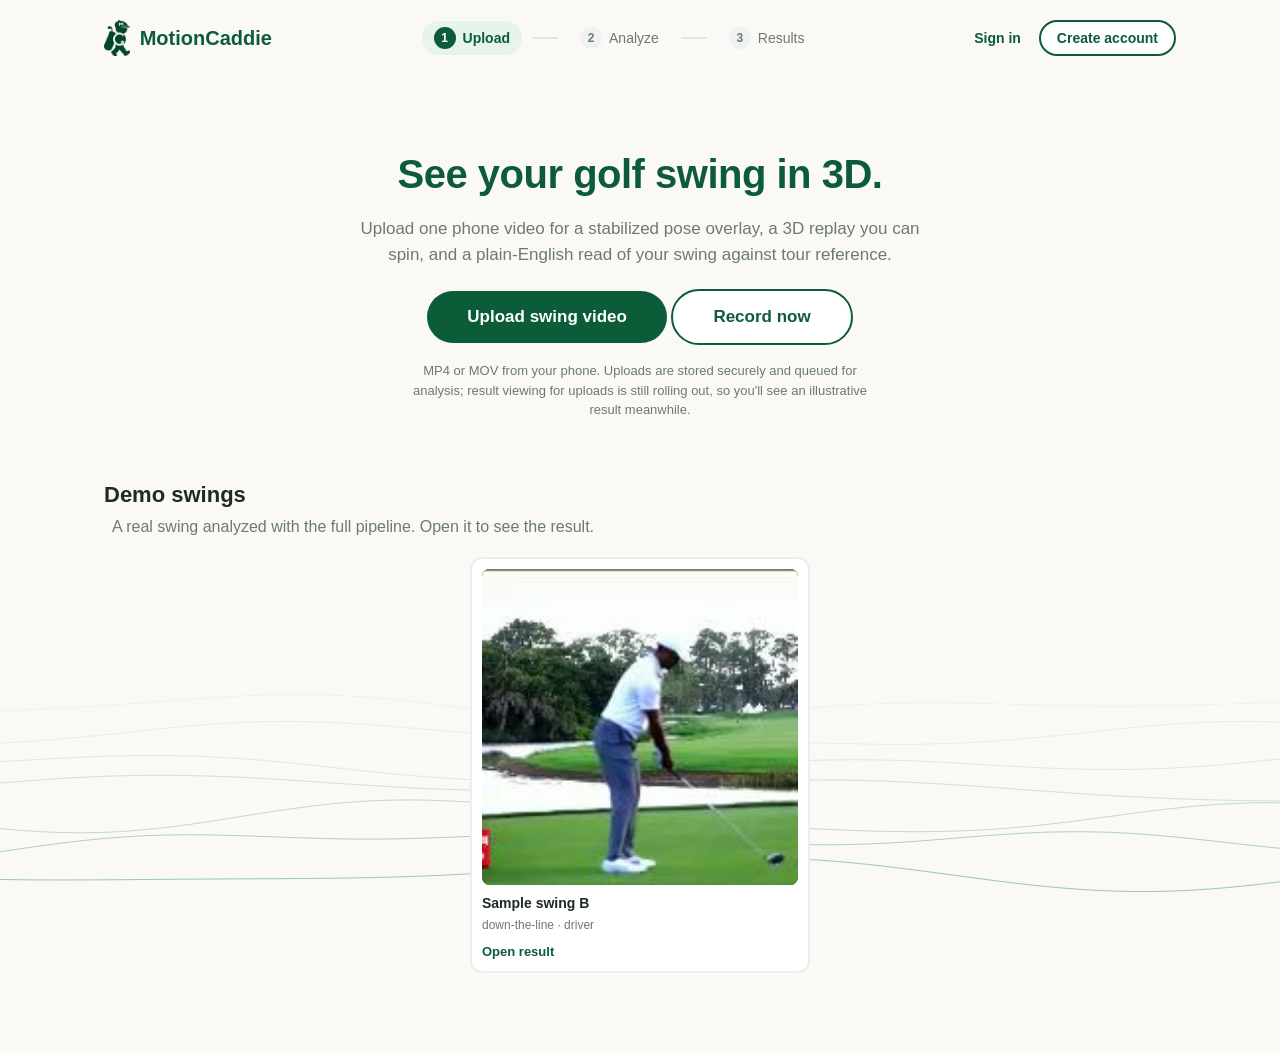
==== deploy/web/index.html @ f92aab64 "Library: align swing-row columns across rows The 'Your swings' rows laid out with flex space-between" ====
<!DOCTYPE html>
<html lang="en">
<head>
<meta charset="utf-8">
<meta name="viewport" content="width=device-width, initial-scale=1">
<meta name="theme-color" content="#0c5c3a">
<title>MotionCaddie — see your golf swing in 3D</title>
<link rel="manifest" href="manifest.json">
<link rel="stylesheet" href="styles.css?v=20260801a">
<script type="importmap">{ "imports": { "three": "./vendor/three.module.js" } }</script>
</head>
<body>

<canvas id="hills-canvas" aria-hidden="true"></canvas>

<header class="topbar">
  <a class="brand" id="btn-home" href="./" title="Back to home" aria-label="MotionCaddie — back to home">
    <img class="brand-logo" src="assets/logo.png" alt="">
    <span class="brand-name">MotionCaddie</span>
  </a>
  <nav class="progress-nav" aria-label="Progress">
    <span class="pstep" data-step="pick"><span class="pnum">1</span> Upload</span>
    <span class="psep"></span>
    <span class="pstep" data-step="analyze"><span class="pnum">2</span> Analyze</span>
    <span class="psep"></span>
    <span class="pstep" data-step="results"><span class="pnum">3</span> Results</span>
  </nav>
  <div class="account-area" id="account-area"><!-- sign in / account, injected by auth.js --></div>
</header>

<main>

<!-- ============================== 1 · LANDING ============================== -->
<section id="screen-pick" class="screen">
  <div class="hero">
    <h1>See your golf swing in 3D.</h1>
    <p class="hero-sub">Upload one phone video for a stabilized pose overlay, a 3D replay
    you can spin, and a plain-English read of your swing against tour reference.</p>
    <div class="hero-actions">
      <button id="btn-upload" class="btn-primary btn-lg" type="button">Upload swing video</button>
      <button id="btn-record" class="btn-secondary btn-lg" type="button">Record now</button>
      <input id="file-input" type="file" accept="video/*" hidden>
      <input id="camera-input" type="file" accept="video/*" capture="environment" hidden>
    </div>
    <p class="upload-hint muted small" id="upload-hint">MP4 or MOV from your phone. Uploads are
    stored securely and queued for analysis; result viewing for uploads is still rolling out, so
    you'll see an illustrative result meanwhile.</p>
    <div id="upload-status" class="upload-status" hidden></div>
  </div>

  <!-- your swings (persistent library, shown when non-empty) -->
  <section id="library" class="dashboard card" hidden aria-label="Your swings">
    <div class="dash-head">
      <h2 class="dash-title">Your swings</h2>
      <p class="muted small">Uploads from this browser. Processing happens in the cloud — you can
      leave and come back.</p>
    </div>
    <div id="library-cards" class="dash-swings"></div>
  </section>

  <!-- signed-in dashboard (shown by app.js when signed in) -->
  <section id="dashboard" class="dashboard card" hidden aria-label="My swings">
    <div class="dash-head">
      <p class="dash-eyebrow">Signed in as <strong id="dash-name"></strong></p>
      <h2 class="dash-title">My swings</h2>
    </div>
    <div id="dash-swings" class="dash-swings"></div>
  </section>

  <!-- demo swings -->
  <section class="demo-section">
    <div class="section-head">
      <h2>Demo swings</h2>
      <p class="muted">A real swing analyzed with the full pipeline. Open it to see the result.</p>
    </div>
    <div id="clip-gallery" class="clip-gallery"><!-- demo cards injected by app.js --></div>
  </section>

</section>

<!-- ============================= 2 · ANALYZE ============================ -->
<section id="screen-analyze" class="screen" hidden>
  <div class="analyze-panel card">
    <h2 id="analyze-title">Analyzing your swing</h2>
    <ol id="analyze-steps" class="analyze-steps">
      <li data-step="1"><span class="check"></span><div><strong>Reading the video</strong><span>Pulling frames from the clip</span></div></li>
      <li data-step="2"><span class="check"></span><div><strong>Finding the body</strong><span>Placing 2D markers on every joint, every frame</span></div></li>
      <li data-step="3"><span class="check"></span><div><strong>Steadying the motion</strong><span>Smoothing jitter between frames</span></div></li>
      <li data-step="4"><span class="check"></span><div><strong>Splitting the swing</strong><span>Detecting address, top, impact and follow-through</span></div></li>
      <li data-step="5"><span class="check"></span><div><strong>Adding depth</strong><span>Estimating the motion a flat video can't show</span></div></li>
      <li data-step="6"><span class="check"></span><div><strong>Building the replay</strong><span>Rendering a 3D skeleton</span></div></li>
      <li data-step="7"><span class="check"></span><div><strong>Reading the swing</strong><span>Translating the numbers into plain English</span></div></li>
    </ol>
    <p id="analyze-cloud-note" class="muted small" hidden>Running the real 3D pipeline in the
    cloud — this usually takes 2–3 minutes. Your result opens automatically when it's ready.
    <span id="analyze-elapsed"></span></p>
  </div>
</section>

<!-- ============================= 3 · RESULTS ============================ -->
<section id="screen-results" class="screen" hidden>
  <div id="results-banner" class="banner" hidden>
    <span id="results-banner-text"><strong>Analyzing your swing in the cloud</strong> — this
    usually takes 2–3 minutes. Below is an illustrative sample result in the meantime; a
    <strong>View your real analysis</strong> button will appear here when yours is ready
    (it also lands under “Your swings”).</span>
    <button type="button" id="btn-view-real" class="btn-primary small" hidden
            style="margin-left:10px">View your real analysis</button>
  </div>

  <div class="results-head">
    <div>
      <p class="results-clip-label" id="results-clip-label"></p>
      <h2 id="results-headline"></h2>
      <div class="results-actions">
        <button id="btn-listen" class="btn-ghost small" type="button" hidden
          title="Hear this feedback read by the coach">🔊 Listen</button>
        <button id="btn-share" class="btn-ghost small" type="button" title="Copy a link to this result">Share link</button>
        <a id="btn-scorecard" class="btn-ghost small" download hidden>Download scorecard</a>
      </div>
    </div>
    <div class="view-toggle" role="tablist">
      <button id="tab-plain" class="tab active" role="tab">Plain English</button>
      <button id="tab-numbers" class="tab" role="tab">The numbers</button>
      <button id="tab-chat" class="tab" role="tab">Ask the coach</button>
      <button id="tab-render" class="tab" role="tab" hidden>3D Swing View</button>
    </div>
  </div>

  <div class="results-grid">
    <div class="results-main">
      <div id="view-plain" class="card view-panel"><!-- sections injected --></div>
      <div id="view-numbers" class="card view-panel" hidden>
        <div class="numbers-legend">
          <span><i class="dot dot-in"></i> in tour range</span>
          <span><i class="dot dot-watch"></i> worth a look</span>
          <span><i class="dot dot-low"></i> low confidence</span>
          <label class="numbers-compare">Compare with
            <select id="numbers-compare"><option value="">— none —</option></select>
          </label>
        </div>
        <div id="metrics-table"><!-- metric rows injected --></div>
      </div>
      <div id="view-chat" class="card view-panel" hidden>
        <div class="chat-ctx">
          <span class="chat-active" id="chat-active"></span>
          <label class="chat-compare">Compare with
            <select id="chat-compare"><option value="">— none —</option></select>
          </label>
          <button id="chat-voice" class="voice-toggle" type="button" aria-pressed="false"
            title="Read the coach's replies aloud">🔊 Voice replies: off</button>
          <select id="chat-voice-pick" class="voice-pick" title="Choose the reply voice"
            aria-label="Reply voice" hidden></select>
          <span class="chat-mode" id="chat-mode">offline preview · in-page coach</span>
        </div>
        <div id="chat-stream" class="chat-stream"><!-- turns injected --></div>
        <div class="chat-suggest">
          <button type="button" class="chip-btn">What were the biggest takeaways?</button>
          <button type="button" class="chip-btn">How was my tempo?</button>
          <button type="button" class="chip-btn">Did anything stand out?</button>
        </div>
        <div class="chat-input">
          <input id="chat-q" type="text" placeholder="Ask about this swing…" autocomplete="off">
          <button id="chat-mic" class="btn-mic" type="button" aria-label="Ask by voice" title="Ask by voice">
            <svg viewBox="0 0 24 24" width="18" height="18" fill="none" stroke="currentColor"
              stroke-width="2" stroke-linecap="round" stroke-linejoin="round" aria-hidden="true">
              <rect x="9" y="2" width="6" height="12" rx="3"/>
              <path d="M5 10a7 7 0 0 0 14 0"/><line x1="12" y1="19" x2="12" y2="23"/>
              <line x1="8" y1="23" x2="16" y2="23"/>
            </svg>
          </button>
          <button id="chat-send" class="btn-primary">Send</button>
        </div>
        <p class="muted small chat-foot">Describes what was measured against the tour reference —
        it never prescribes fixes. Offline answers come from the in-page coach; set
        <code>window.API_BASE</code> to route to the live grounded agent.</p>
      </div>
      <div id="view-render" class="card view-panel" hidden>
        <div id="render-phases" class="render-phases"><!-- phase images injected --></div>
        <p class="render-caption muted small">Rendered visualization of the reconstructed 3D swing.
        The body is a neutral template shape used to make the estimated pose easier to read — it
        reflects captured motion and joint angles, not the golfer's actual body proportions. Depth
        is estimated from a single camera. Precomputed for this demo swing.</p>
      </div>
    </div>

    <aside class="results-media">
      <div class="card media-card">
        <h3>Pose overlay</h3>
        <video id="overlay-video" controls muted loop playsinline></video>
        <div id="event-markers" class="event-markers" hidden aria-label="Detected swing events"></div>
      </div>
      <div class="card media-card">
        <h3>3D replay <span class="muted small">— drag to spin</span></h3>
        <canvas id="replay-canvas" width="480" height="420"></canvas>
        <label class="sync-toggle small"><input type="checkbox" id="replay-sync"> Lock to video</label>
        <div class="replay-controls">
          <button id="replay-play" class="btn-ghost" type="button" title="Play / pause" aria-label="Play or pause">
            <svg viewBox="0 0 24 24" fill="currentColor" aria-hidden="true"><path d="M8 5v14l11-7z"/></svg>
          </button>
          <input id="replay-scrub" type="range" min="0" max="0" value="0" step="1">
          <span id="replay-frame" class="muted small">0 / 0</span>
        </div>
      </div>
    </aside>
  </div>

  <div id="recent-rail" class="recent-rail" hidden aria-label="Other swings">
    <span class="rail-label muted small">Other swings:</span>
    <div id="rail-cards" class="rail-cards"></div>
  </div>

  <div class="results-footer">
    <button id="btn-restart" class="btn-secondary" type="button">
      <svg viewBox="0 0 24 24" fill="none" stroke="currentColor" stroke-width="2" stroke-linecap="round" stroke-linejoin="round" aria-hidden="true" class="btn-ico"><path d="M15 18l-6-6 6-6"/></svg>
      Try another swing
    </button>
    <p class="muted small">MotionCaddie describes what was measured against the tour reference —
    it never prescribes fixes. Demo build: pre-rendered results.</p>
  </div>
</section>

</main>

<!-- ============================ account modals ============================ -->
<div class="modal-backdrop" id="modal-signin" hidden role="dialog" aria-modal="true" aria-labelledby="signin-title">
  <div class="modal card">
    <div class="modal-head">
      <h2 id="signin-title">Sign in</h2>
      <button class="modal-x" type="button" data-close-modal aria-label="Close">×</button>
    </div>
    <p class="consent-microcopy modal-micro"></p>
    <form id="form-signin" novalidate>
      <label class="field"><span>Email-like username</span>
        <input id="si-username" type="text" autocomplete="username" placeholder="you@example.com" required></label>
      <label class="field"><span>Password <em>(demo only — not stored)</em></span>
        <input id="si-password" type="password" autocomplete="current-password" placeholder="••••••••"></label>
      <button type="submit" class="btn-primary btn-block">Sign in</button>
      <p class="switch-line small muted">No account yet?
        <button type="button" class="btn-text" id="switch-to-create">Create one</button></p>
    </form>
  </div>
</div>

<div class="modal-backdrop" id="modal-create" hidden role="dialog" aria-modal="true" aria-labelledby="create-title">
  <div class="modal card">
    <div class="modal-head">
      <h2 id="create-title">Create account</h2>
      <button class="modal-x" type="button" data-close-modal aria-label="Close">×</button>
    </div>
    <p class="consent-microcopy modal-micro"></p>
    <form id="form-create" novalidate>
      <label class="field"><span>Display name</span>
        <input id="ca-name" type="text" autocomplete="name" placeholder="Alex Morgan"></label>
      <label class="field"><span>Email-like username</span>
        <input id="ca-username" type="text" autocomplete="username" placeholder="alex@example.com" required></label>
      <label class="field"><span>Password <em>(demo only — not stored)</em></span>
        <input id="ca-password" type="password" autocomplete="new-password" placeholder="••••••••"></label>

      <div class="consent">
        <label class="consent-row">
          <input type="checkbox" id="ca-consent-analysis">
          <span><span id="consent-analysis-label"></span>
            <em class="consent-note" id="consent-analysis-note"></em></span>
        </label>
        <label class="consent-row">
          <input type="checkbox" id="ca-consent-model">
          <span><span id="consent-model-label"></span>
            <em class="consent-note" id="consent-model-note"></em></span>
        </label>
        <p class="consent-summary small muted">
          <span id="consent-summary"></span>
          <a class="privacy-link" href="privacy.html" target="_blank" rel="noopener"></a>.
        </p>
      </div>

      <button type="submit" class="btn-primary btn-block" id="ca-submit" disabled>Create account</button>
      <p class="switch-line small muted">Already have an account?
        <button type="button" class="btn-text" id="switch-to-signin">Sign in</button></p>
    </form>
  </div>
</div>

<script src="hills.js?v=20260718b"></script>
<script type="module" src="replay3d.js?v=20260801a"></script>
<script src="config.js?v=20260717b"></script>
<script src="auth.js?v=20260728a"></script>
<script src="vendor/marked.min.js"></script>
<script src="chat.js?v=20260726b"></script>
<script src="ballflight.js?v=20260718d"></script>
<script src="app.js?v=20260801a"></script>
</body>
</html>
---- deploy/web/styles.css ----
/* MotionCaddie demo — design tokens from the team design spec */
:root {
  --bg: #faf9f5;
  --ink: #1d2b24;
  --muted: #6b7a72;
  --green: #0C5C3A;          /* primary forest green */
  --green-soft: #e6f4ec;
  --accent: #7FE3AC;         /* accent green */
  --amber: #E8B23E;          /* "watch" */
  --amber-soft: #fdf3dd;
  --purple: #6d4ad0;         /* coach chat accent (Anthropic editorial) */
  --purple-soft: #f2ecfc;
  --gray: #9AA3AE;           /* "low confidence" */
  --gray-soft: #f0f1f3;
  --card: #ffffff;
  --radius: 16px;
  --shadow: 0 2px 6px rgba(29, 43, 36, .06), 0 12px 28px rgba(29, 43, 36, .07);
}

* { box-sizing: border-box; }

body {
  margin: 0;
  background: var(--bg);
  color: var(--ink);
  font-family: -apple-system, BlinkMacSystemFont, "Segoe UI", Roboto, sans-serif;
  line-height: 1.5;
  -webkit-font-smoothing: antialiased;
}

main { max-width: 1120px; margin: 0 auto; padding: 24px 24px 80px; }

.card { background: var(--card); border-radius: var(--radius); box-shadow: var(--shadow); }
.muted { color: var(--muted); }
.small { font-size: 13px; }

/* ------------------------------- top bar ------------------------------- */
.topbar {
  display: flex; align-items: center; justify-content: space-between;
  max-width: 1120px; margin: 0 auto; padding: 20px 24px;
}
.brand { display: flex; align-items: center; gap: 10px; font-weight: 700; font-size: 20px; color: var(--green); }
/* the brand doubles as a "back to home" link */
a.brand { text-decoration: none; }
a.brand:hover .brand-name { text-decoration: underline; }
.brand-logo { height: 36px; width: auto; display: block; }

.progress-nav { display: flex; align-items: center; gap: 10px; font-size: 14px; color: var(--muted); }
.pstep { display: flex; align-items: center; gap: 7px; padding: 6px 12px; border-radius: 999px; transition: all .25s; }
.pnum {
  display: inline-flex; align-items: center; justify-content: center;
  width: 22px; height: 22px; border-radius: 50%;
  background: var(--gray-soft); color: var(--muted); font-size: 12px; font-weight: 700;
}
.pstep.active { background: var(--green-soft); color: var(--green); font-weight: 600; }
.pstep.active .pnum { background: var(--green); color: #fff; }
.pstep.done .pnum { background: var(--accent); color: var(--green); }
.psep { width: 26px; height: 2px; background: #e3e5e0; border-radius: 2px; }

/* ------------------------------- 1 · pick ------------------------------ */
.hero { text-align: center; padding: 36px 0 28px; }
.hero h1 { font-size: 40px; margin: 0 0 12px; letter-spacing: -0.5px; color: var(--green); }
.hero-sub { max-width: 560px; margin: 0 auto; color: var(--muted); font-size: 17px; }

.sample-panel { padding: 28px; max-width: 760px; margin: 0 auto; text-align: center; }
.sample-head h2 { margin: 0 0 4px; font-size: 22px; }
.sample-head p { margin: 0 0 20px; }

.clip-gallery { display: grid; grid-template-columns: repeat(auto-fit, minmax(240px, 340px));
  justify-content: center; gap: 14px; margin-bottom: 22px; }
.clip-card {
  border: 2px solid #edeeea; border-radius: 12px; padding: 10px; cursor: pointer;
  background: #fff; text-align: left; transition: border-color .15s, transform .15s;
  font: inherit; color: inherit;
}
.clip-card:hover { transform: translateY(-2px); }
.clip-card.selected { border-color: var(--green); background: var(--green-soft); }
.clip-card video { width: 100%; border-radius: 8px; display: block; background: #000; pointer-events: none; }
.clip-card .clip-title { font-weight: 600; margin: 8px 0 2px; font-size: 14px; }
.clip-card .clip-meta { font-size: 12px; color: var(--muted); }

.btn-primary {
  background: var(--green); color: #fff; border: none; border-radius: 999px;
  padding: 14px 34px; font-size: 16px; font-weight: 600; cursor: pointer;
  transition: filter .15s, transform .15s;
}
.btn-primary:hover { filter: brightness(1.12); transform: translateY(-1px); }
.btn-secondary {
  background: #fff; color: var(--green); border: 2px solid var(--green); border-radius: 999px;
  padding: 10px 24px; font-size: 15px; font-weight: 600; cursor: pointer;
}
.btn-ghost { background: var(--gray-soft); border: none; border-radius: 8px; padding: 6px 10px; cursor: pointer; font-size: 15px; }

/* ----------------------------- 2 · analyze ----------------------------- */
.analyze-panel { max-width: 560px; margin: 48px auto; padding: 32px 36px; }
.analyze-panel h2 { margin: 0 0 20px; color: var(--green); }
.analyze-steps { list-style: none; margin: 0; padding: 0; display: flex; flex-direction: column; gap: 14px; }
.analyze-steps li { display: flex; align-items: flex-start; gap: 12px; opacity: .35; transition: opacity .3s; }
.analyze-steps li.doing, .analyze-steps li.done { opacity: 1; }
.analyze-steps strong { display: block; font-size: 15px; }
.analyze-steps span:not(.check) { font-size: 13px; color: var(--muted); }
.check {
  flex: 0 0 auto; width: 22px; height: 22px; margin-top: 2px; border-radius: 50%;
  border: 2px solid #dfe1dc; position: relative; transition: all .25s;
}
li.doing .check { border-color: var(--amber); }
li.done .check { border-color: var(--green); background: var(--green); }
li.done .check::after {
  content: "✓"; position: absolute; inset: 0; display: flex;
  align-items: center; justify-content: center; color: #fff; font-size: 13px; font-weight: 700;
}

/* ----------------------------- 3 · results ----------------------------- */
.results-head {
  display: flex; align-items: flex-end; justify-content: space-between;
  gap: 20px; flex-wrap: wrap; margin: 8px 0 20px;
}
.results-clip-label { margin: 0; font-size: 13px; color: var(--muted); text-transform: uppercase; letter-spacing: .06em; }
.results-head h2 { margin: 4px 0 0; font-size: 28px; color: var(--green); max-width: 640px; letter-spacing: -0.3px; }

.view-toggle { display: flex; background: #edeeea; border-radius: 999px; padding: 4px; }
.tab {
  border: none; background: transparent; padding: 8px 20px; border-radius: 999px;
  font-size: 14px; font-weight: 600; color: var(--muted); cursor: pointer;
}
.tab.active { background: #fff; color: var(--green); box-shadow: 0 1px 4px rgba(0,0,0,.10); }

.results-grid { display: grid; grid-template-columns: 1fr 400px; gap: 20px; align-items: start; }
.results-main { min-width: 0; }
.view-panel { padding: 24px; }

/* plain-english sections */
.eval-section { padding: 16px 0; border-bottom: 1px solid #f0f1ed; }
.eval-section:first-child { padding-top: 0; }
.eval-section:last-child { border-bottom: none; padding-bottom: 0; }
.eval-tagrow { display: flex; align-items: center; gap: 10px; margin-bottom: 6px; }
.eval-tag {
  font-size: 11px; font-weight: 700; text-transform: uppercase; letter-spacing: .07em;
  padding: 3px 10px; border-radius: 999px;
}
.eval-tag.good { background: var(--green-soft); color: var(--green); }
.eval-tag.watch { background: var(--amber-soft); color: #9a7016; }
.eval-tag.low { background: var(--gray-soft); color: #5d6772; }
.eval-section h3 { margin: 0; font-size: 17px; }
.eval-section p { margin: 6px 0 10px; color: #3c4a43; }
.chips { display: flex; flex-wrap: wrap; gap: 6px; }
.chip {
  font-size: 12px; padding: 3px 10px; border-radius: 999px;
  background: var(--bg); border: 1px solid #e7e8e3; color: var(--muted);
}
.chip b { color: var(--ink); font-weight: 600; }

/* numbers view */
.numbers-legend { display: flex; gap: 18px; font-size: 13px; color: var(--muted); margin-bottom: 14px; }
.dot { display: inline-block; width: 9px; height: 9px; border-radius: 50%; margin-right: 5px; }
.dot-in { background: var(--green); }
.dot-watch { background: var(--amber); }
.dot-low { background: var(--gray); }

.metric-row { display: grid; grid-template-columns: 190px 1fr 130px; gap: 14px; align-items: center; padding: 12px 0; border-bottom: 1px solid #f0f1ed; }
.metric-row:last-child { border-bottom: none; }
.metric-name { display: flex; align-items: baseline; gap: 8px; min-width: 0; }
.metric-name strong { font-size: 14px; }
.metric-blurb { grid-column: 1 / -1; margin: -8px 0 0; font-size: 12.5px; color: var(--muted); }
.metric-vals { text-align: right; font-size: 13px; white-space: nowrap; }
.metric-vals .you-val { font-weight: 700; font-size: 15px; }
.metric-vals .tour-val { color: var(--muted); }

.axis { position: relative; height: 26px; }
.axis-track { position: absolute; top: 11px; left: 0; right: 0; height: 4px; border-radius: 2px; background: #edeeea; }
.axis-band { position: absolute; top: 8px; height: 10px; border-radius: 5px; background: var(--accent); opacity: .5; }
.axis-you {
  position: absolute; top: 4px; width: 12px; height: 12px; margin-left: -6px; border-radius: 50%;
  border: 2.5px solid #fff; box-shadow: 0 1px 4px rgba(0,0,0,.25); background: var(--green);
}
.axis-you.watch { background: var(--amber); }
.axis-you.low { background: var(--gray); }
.axis-tour { position: absolute; top: 7px; width: 2px; height: 12px; margin-left: -1px; background: rgba(12,92,58,.45); border-radius: 1px; }

/* media column */
.results-media { display: flex; flex-direction: column; gap: 16px; }
.media-card { padding: 16px; }
.media-card h3 { margin: 0 0 10px; font-size: 15px; }
.media-card video, #replay-canvas { width: 100%; border-radius: 10px; display: block; background: #10231a; }
/* Phone uploads are 9:16 once the camera rotation is baked in (see
   Scripts/video_orientation.py). Unconstrained, width:100% renders those ~1000px
   tall and pushes the 3D replay off the fold. Cap the height and letterbox
   instead; the baked demo clips are square/landscape so they never hit this. */
.media-card video { max-height: 70vh; object-fit: contain; }
.replay-controls { display: flex; align-items: center; gap: 10px; margin-top: 10px; }
.replay-controls input[type=range] { flex: 1; accent-color: var(--green); }

.results-footer { display: flex; align-items: center; justify-content: space-between; gap: 16px; flex-wrap: wrap; margin-top: 26px; }
.results-footer p { max-width: 560px; text-align: right; }

/* ============================ coach chat ============================= */
.chat-ctx { display: flex; align-items: center; gap: 12px; flex-wrap: wrap;
  padding-bottom: 14px; margin-bottom: 14px; border-bottom: 1px solid #ececec; font-size: 13px; }
.chat-active { font-weight: 600; color: var(--ink); }
.chat-compare { color: var(--muted); display: flex; align-items: center; gap: 6px; }
.chat-compare select { font: inherit; padding: 3px 6px; border: 1px solid #dcdcd6; border-radius: 8px; background: #fff; }
.chat-mode { margin-left: auto; color: var(--purple); background: var(--purple-soft);
  padding: 3px 10px; border-radius: 20px; font-size: 11px; font-weight: 600; }
.chat-stream { min-height: 240px; max-height: 460px; overflow-y: auto; display: flex;
  flex-direction: column; gap: 12px; padding: 4px 2px; }
.chat-turn { display: flex; flex-direction: column; gap: 3px; }
.chat-turn .who { font-size: 11px; font-weight: 700; letter-spacing: .03em;
  text-transform: uppercase; color: var(--muted); }
.msg { padding: 11px 14px; border-radius: 14px; line-height: 1.5; white-space: pre-wrap;
  max-width: 85%; font-size: 14.5px; }
.msg.user { align-self: flex-end; background: var(--green); color: #fff; border-bottom-right-radius: 5px; }
.msg.bot { align-self: flex-start; background: var(--green-soft); color: var(--ink); border-bottom-left-radius: 5px; }
.msg.bot.refuse { background: #f4f2ee; color: #5c5850; }
.msg .grade { display: inline-block; margin-top: 7px; font-size: 11px; color: var(--green); font-weight: 600; }
.msg .grade.warn { color: #b3781a; }
.trace { align-self: flex-start; max-width: 90%; font-size: 12px; color: var(--muted); }
.trace summary { cursor: pointer; color: var(--purple); }
.trace-body { margin-top: 6px; display: flex; flex-direction: column; gap: 4px; }
.trace .tc { font-family: ui-monospace, Menlo, Consolas, monospace; font-size: 11.5px;
  background: var(--purple-soft); border-radius: 8px; padding: 5px 8px; overflow-x: auto; }
.trace .call { color: var(--purple); font-weight: 700; }
.trace .arg { color: #7a6a3a; }
.trace .res { color: #5b6b61; }
.typing { align-self: flex-start; color: var(--muted); font-size: 13px; padding: 4px 2px; }
.typing .dot { display: inline-block; width: 5px; height: 5px; margin-left: 2px; border-radius: 50%;
  background: var(--muted); animation: blink 1.2s infinite both; }
.typing .dot:nth-child(2) { animation-delay: .2s; }
.typing .dot:nth-child(3) { animation-delay: .4s; }
@keyframes blink { 0%, 80%, 100% { opacity: .2; } 40% { opacity: 1; } }
.chat-suggest { display: flex; flex-wrap: wrap; gap: 8px; margin: 14px 0 10px; }
.chip-btn { font: inherit; font-size: 13px; color: var(--green); background: #fff;
  border: 1px solid #d7e4db; border-radius: 20px; padding: 6px 12px; cursor: pointer; }
.chip-btn:hover { background: var(--green-soft); }
.voice-toggle { font: inherit; font-size: 11px; font-weight: 600; cursor: pointer;
  color: var(--muted); background: #f0f1f3; border: 1px solid transparent;
  padding: 3px 10px; border-radius: 20px; }
.voice-toggle:hover { border-color: #dcdcd6; }
.voice-pick { font: inherit; font-size: 11px; color: var(--muted); max-width: 150px;
  padding: 3px 6px; border: 1px solid #dcdcd6; border-radius: 8px; background: #fff; }
.voice-toggle[aria-pressed="true"] { color: var(--green); background: var(--green-soft); }
.chat-input { display: flex; gap: 10px; }
.chat-input input { flex: 1; font: inherit; padding: 11px 14px; border: 1px solid #dcdcd6;
  border-radius: 12px; background: #fff; }
.btn-mic { flex: 0 0 auto; width: 44px; display: flex; align-items: center; justify-content: center;
  color: var(--muted); background: #fff; border: 1px solid #dcdcd6; border-radius: 12px; cursor: pointer; }
.btn-mic:hover { color: var(--green); border-color: var(--green); }
.btn-mic.rec { color: #c0392b; border-color: #c0392b; background: #fdecea;
  animation: micpulse 1.2s ease-in-out infinite; }
@keyframes micpulse {
  0%, 100% { box-shadow: 0 0 0 0 rgba(192, 57, 43, .28); }
  50% { box-shadow: 0 0 0 7px rgba(192, 57, 43, .10); }
}
.chat-input input:focus { outline: none; border-color: var(--green); }
.chat-foot { margin-top: 12px; }
.chat-foot code { background: #f0f1f3; padding: 1px 5px; border-radius: 5px; font-size: 12px; }

.msg .grade::before { content: ""; display: inline-block; width: 7px; height: 7px;
  border-radius: 50%; background: currentColor; margin-right: 6px; vertical-align: middle; }

/* ========================= 3D Swing View (Blender render) ===================== */
.render-phases { display: grid; grid-template-columns: repeat(3, 1fr); gap: 12px; }
.render-video { grid-column: 1 / -1; width: 100%; border-radius: 10px; display: block; background: #2b2f36; }
.render-phase { margin: 0; }
.render-phase img { width: 100%; border-radius: 10px; display: block; background: #2b2f36; }
.render-phase figcaption { margin-top: 6px; font-size: 12px; font-weight: 600; color: var(--muted);
  text-align: center; text-transform: uppercase; letter-spacing: .04em; }
.render-caption { margin: 16px 0 0; line-height: 1.5; }
@media (max-width: 620px) { .render-phases { grid-template-columns: 1fr; } }

/* ============================ topbar account ========================== */
.topbar { flex-wrap: wrap; gap: 12px; }
.account-area { display: flex; align-items: center; gap: 10px; }
.acct-name { font-weight: 600; font-size: 14px; color: var(--ink); }
.btn-text { background: none; border: none; color: var(--green); font: inherit; font-weight: 600;
  font-size: 14px; cursor: pointer; padding: 6px 8px; border-radius: 8px; }
.btn-text:hover { background: var(--green-soft); }
.btn-sm { padding: 8px 16px; font-size: 14px; }

/* ============================ landing / upload ======================== */
.hero { padding: 44px 0 26px; }
.hero-actions { margin-top: 22px; }
.btn-lg { padding: 16px 40px; font-size: 17px; }
.upload-hint { margin: 14px auto 0; max-width: 480px; }
.upload-status { max-width: 460px; margin: 18px auto 0; padding: 14px 16px; text-align: left;
  background: var(--card); border: 1px solid #e7e8e3; border-radius: 12px; box-shadow: var(--shadow);
  display: flex; align-items: center; justify-content: space-between; gap: 14px; flex-wrap: wrap; }
.upload-status[hidden] { display: none; }   /* display:flex would otherwise beat the hidden attr */
.upload-file { display: flex; align-items: center; gap: 10px; min-width: 0; }
.upload-file-name { font-weight: 600; font-size: 14px; overflow: hidden; text-overflow: ellipsis;
  white-space: nowrap; max-width: 220px; }
.upload-badge { font-size: 11px; font-weight: 700; letter-spacing: .03em; text-transform: uppercase;
  color: #9a7016; background: var(--amber-soft); padding: 3px 9px; border-radius: 999px; white-space: nowrap; }
.upload-status .btn-primary { padding: 10px 22px; font-size: 14px; }

.section-head { max-width: 1120px; margin: 8px 0 16px; }
.section-head h2 { margin: 0 0 2px; font-size: 22px; }
.section-head p { margin: 0; }
.demo-section { margin-top: 30px; }
.clip-gallery { margin-bottom: 0; }
.clip-cta { margin-top: 8px; font-size: 13px; font-weight: 600; color: var(--green); }

/* ============================== dashboard ============================= */
.dashboard { margin: 26px 0 6px; padding: 22px 24px; }
.dash-eyebrow { margin: 0; font-size: 13px; color: var(--muted); }
.dash-title { margin: 2px 0 14px; font-size: 20px; }
.dash-swings { display: flex; flex-direction: column; gap: 8px; }
/* fixed column tracks so date / status / actions line up across rows
   (flex space-between let every row space its own cells independently) */
.dash-swing { display: grid; align-items: center; gap: 12px;
  grid-template-columns: minmax(0, 1fr) 80px 112px 106px 32px 32px;
  padding: 10px 14px; border: 1px solid #eceee9; border-radius: 10px; }
.dash-swing-name { font-weight: 600; font-size: 14px; overflow: hidden; text-overflow: ellipsis;
  white-space: nowrap; }
.dash-swing .dash-swing-date { grid-column: 2; }
.dash-swing .upload-badge { grid-column: 3; justify-self: start; }
.dash-swing .lib-open { grid-column: 4; justify-self: start; }
.dash-swing .lib-rename { grid-column: 5; }
.dash-swing .lib-remove { grid-column: 6; }
@media (max-width: 640px) {
  /* phones: name gets its own line; meta wraps naturally below */
  .dash-swing { display: flex; flex-wrap: wrap; }
  .dash-swing-name { flex: 1 1 100%; }
}

/* ========================= prototype banner ========================== */
.banner { margin: 4px 0 18px; padding: 12px 16px; border-radius: 12px; font-size: 14px;
  background: var(--amber-soft); border: 1px solid #efd9ae; color: #7a5a12; }
.banner strong { color: #6b4e0f; }

/* ============================ button icon ============================= */
.btn-secondary { display: inline-flex; align-items: center; gap: 7px; }
.btn-ico { width: 16px; height: 16px; }
#replay-play svg { width: 15px; height: 15px; display: block; }
#replay-play { display: inline-flex; align-items: center; justify-content: center; }

/* ============================== modals =============================== */
body.modal-open { overflow: hidden; }
.modal-backdrop { position: fixed; inset: 0; background: rgba(20, 30, 25, .45);
  display: flex; align-items: center; justify-content: center; padding: 20px; z-index: 50; }
.modal-backdrop[hidden] { display: none; }   /* class display must not beat [hidden] */
.modal { width: 100%; max-width: 440px; padding: 24px 26px 26px; max-height: 92vh; overflow-y: auto; }
.modal-head { display: flex; align-items: center; justify-content: space-between; margin-bottom: 4px; }
.modal-head h2 { margin: 0; font-size: 22px; color: var(--green); }
.modal-x { background: none; border: none; font-size: 24px; line-height: 1; color: var(--muted);
  cursor: pointer; padding: 2px 6px; border-radius: 8px; }
.modal-x:hover { background: var(--gray-soft); color: var(--ink); }
.modal-micro { margin: 0 0 16px; font-size: 12px; font-weight: 600; color: var(--purple);
  background: var(--purple-soft); padding: 5px 10px; border-radius: 8px; display: inline-block; }
.field { display: block; margin-bottom: 14px; }
.field > span { display: block; font-size: 13px; font-weight: 600; margin-bottom: 5px; }
.field em { color: var(--muted); font-weight: 400; font-style: normal; }
.field input { width: 100%; font: inherit; padding: 11px 13px; border: 1px solid #dcdcd6;
  border-radius: 10px; background: #fff; }
.field input:focus { outline: none; border-color: var(--green); box-shadow: 0 0 0 3px var(--green-soft); }
.consent { margin: 6px 0 18px; padding: 14px; background: var(--bg); border: 1px solid #ececec; border-radius: 12px; }
.consent-row { display: flex; gap: 10px; align-items: flex-start; margin-bottom: 12px; font-size: 13.5px; cursor: pointer; }
.consent-row input { margin-top: 3px; flex: 0 0 auto; width: 16px; height: 16px; accent-color: var(--green); }
.consent-note { display: block; color: var(--muted); font-style: normal; font-size: 12px; margin-top: 2px; }
.consent-summary { margin: 4px 0 0; line-height: 1.5; }
.privacy-link { color: var(--green); font-weight: 600; }
.btn-block { width: 100%; }
.btn-primary:disabled { opacity: .5; cursor: not-allowed; filter: none; transform: none; }
.switch-line { text-align: center; margin: 14px 0 0; }
.switch-line .btn-text { padding: 2px 4px; }

/* ============================ privacy doc ============================ */
.doc { max-width: 760px; }
.doc-eyebrow { font-size: 12px; font-weight: 700; letter-spacing: .04em; text-transform: uppercase;
  color: var(--purple); margin: 8px 0 0; }
.doc h1 { font-size: 32px; color: var(--green); margin: 8px 0 4px; }
.doc-updated { color: var(--muted); font-size: 13px; margin: 0 0 20px; }
.doc-intro { font-size: 16px; color: #3c4a43; }
.doc h2 { font-size: 18px; margin: 26px 0 6px; }
.doc p { color: #3c4a43; }
.doc-foot { margin-top: 32px; }

@media (max-width: 920px) {
  .results-grid { grid-template-columns: 1fr; }
  .clip-gallery { grid-template-columns: 1fr; }
  .hero h1 { font-size: 30px; }
  .msg { max-width: 92%; }
  .topbar { justify-content: center; text-align: center; }
  .progress-nav { order: 3; width: 100%; justify-content: center; }
  .brand-logo { height: 30px; }
}

/* ===================== production features (library, markers, compare) ===================== */
.results-actions { display: flex; gap: 10px; margin-top: 6px; }
.results-actions .btn-ghost.small, .btn-ghost.small {
  font-size: 12.5px; padding: 4px 12px; border: 1px solid var(--line, #d8e0d9);
  border-radius: 8px; background: transparent; cursor: pointer; color: inherit;
  text-decoration: none; display: inline-flex; align-items: center; }
.results-actions .btn-ghost.small:hover { background: rgba(127, 227, 172, .12); }

/* detected-event markers under the overlay video */
.event-markers { position: relative; height: 34px; margin-top: 8px; }
.event-markers .ev-track { position: absolute; left: 0; right: 0; top: 6px; height: 3px;
  background: rgba(127, 227, 172, .25); border-radius: 2px; }
.event-markers .ev-tick { position: absolute; top: 0; width: 12px; height: 15px; padding: 0;
  transform: translateX(-50%); background: none; border: none; cursor: pointer; z-index: 1; }
.event-markers .ev-tick::before { content: ""; display: block; width: 3px; height: 15px;
  margin: 0 auto; background: var(--green, #0c5c3a); border-radius: 2px; }
.event-markers .ev-tick:hover::before, .event-markers .ev-tick:focus-visible::before { background: #7fe3ac; }
.event-markers .ev-label { position: absolute; top: 17px; left: 50%; transform: translateX(-50%) rotate(0);
  font-size: 9px; letter-spacing: .02em; color: var(--muted, #6b7a72); white-space: nowrap;
  opacity: 0; pointer-events: none; transition: opacity .12s; }
.event-markers .ev-tick:hover .ev-label, .event-markers .ev-tick:focus-visible .ev-label,
.event-markers .ev-tick:nth-child(1) .ev-label, .event-markers .ev-tick:nth-child(4) .ev-label,
.event-markers .ev-tick:nth-child(6) .ev-label, .event-markers .ev-tick:nth-child(8) .ev-label { opacity: 1; }

/* lock-to-video toggle */
.sync-toggle { display: flex; align-items: center; gap: 6px; margin: 6px 2px 0; color: var(--muted, #6b7a72); cursor: pointer; }

/* recent-swings rail */
.recent-rail { display: flex; align-items: center; gap: 12px; margin: 18px 0 4px; overflow-x: auto; }
.recent-rail[hidden] { display: none; }   /* display:flex would otherwise beat the hidden attr */
.rail-cards { display: flex; gap: 10px; }
.rail-card { display: flex; flex-direction: column; gap: 4px; width: 120px; flex: none;
  background: none; border: 1px solid var(--line, #d8e0d9); border-radius: 10px; padding: 6px;
  cursor: pointer; font: inherit; color: inherit; text-align: left; }
.rail-card video { width: 100%; height: 64px; object-fit: cover; border-radius: 6px; pointer-events: none; }
.rail-card span { font-size: 11px; line-height: 1.25; color: var(--muted, #6b7a72); }
.rail-card:hover { border-color: var(--green, #0c5c3a); }

/* compare dot + expandable "why" on the numbers tab */
.numbers-compare { margin-left: auto; font-size: 12.5px; color: var(--muted, #6b7a72); }
.numbers-compare select { margin-left: 6px; }
.axis-cmp { position: absolute; top: 50%; width: 10px; height: 10px; border-radius: 50%;
  background: #6d4ad0; transform: translate(-50%, -50%); opacity: .85; }
.metric-label { background: none; border: none; padding: 0; font: inherit; color: inherit;
  cursor: pointer; text-align: left; }
.metric-label:hover strong { text-decoration: underline dotted; }
.metric-why { grid-column: 1 / -1; margin: 2px 0 0; font-size: 12.5px; color: var(--muted, #6b7a72);
  background: rgba(127, 227, 172, .10); border-radius: 8px; padding: 8px 10px; }

/* library badges */
.upload-badge.ok { background: #e2f5e9; color: #0c5c3a; }
.upload-badge.err { background: #f5e2e2; color: #a33131; }
.pulse { animation: mc-pulse 1.2s infinite; }
@keyframes mc-pulse { 0%,100% { opacity: .35; } 50% { opacity: 1; } }
@media (prefers-reduced-motion: reduce) { .pulse { animation: none; } }

/* ============ contour-line background (hills.js, index only) ============
   Fixed behind all content: #hills-canvas at z-index 0, content at z-index 1. */
#hills-canvas { position: fixed; inset: 0; width: 100%; height: 100%;
  display: block; z-index: 0; pointer-events: none; }
.topbar, main { position: relative; z-index: 1; }

/* muted copy that can scroll over the hills gets a page-colored backdrop
   so contrast never drops below the plain-background baseline */
.section-head p.muted, .results-footer p.muted, p.upload-hint {
  display: inline-block; background: rgba(250, 249, 245, .88);
  border-radius: 8px; padding: 2px 8px; }

/* ---- chat markdown (vendored marked; bot messages only) ---- */
.msg.bot p { margin: 0 0 8px; }
.msg.bot p:last-child { margin-bottom: 0; }
.msg.bot ul, .msg.bot ol { margin: 4px 0 8px; padding-left: 20px; }
.msg.bot li { margin: 2px 0; }
.msg.bot code { background: rgba(0,0,0,.07); padding: 0 4px; border-radius: 4px; font-size: .9em; }
.msg.bot h1, .msg.bot h2, .msg.bot h3, .msg.bot h4 { font-size: 1em; margin: 8px 0 4px; }
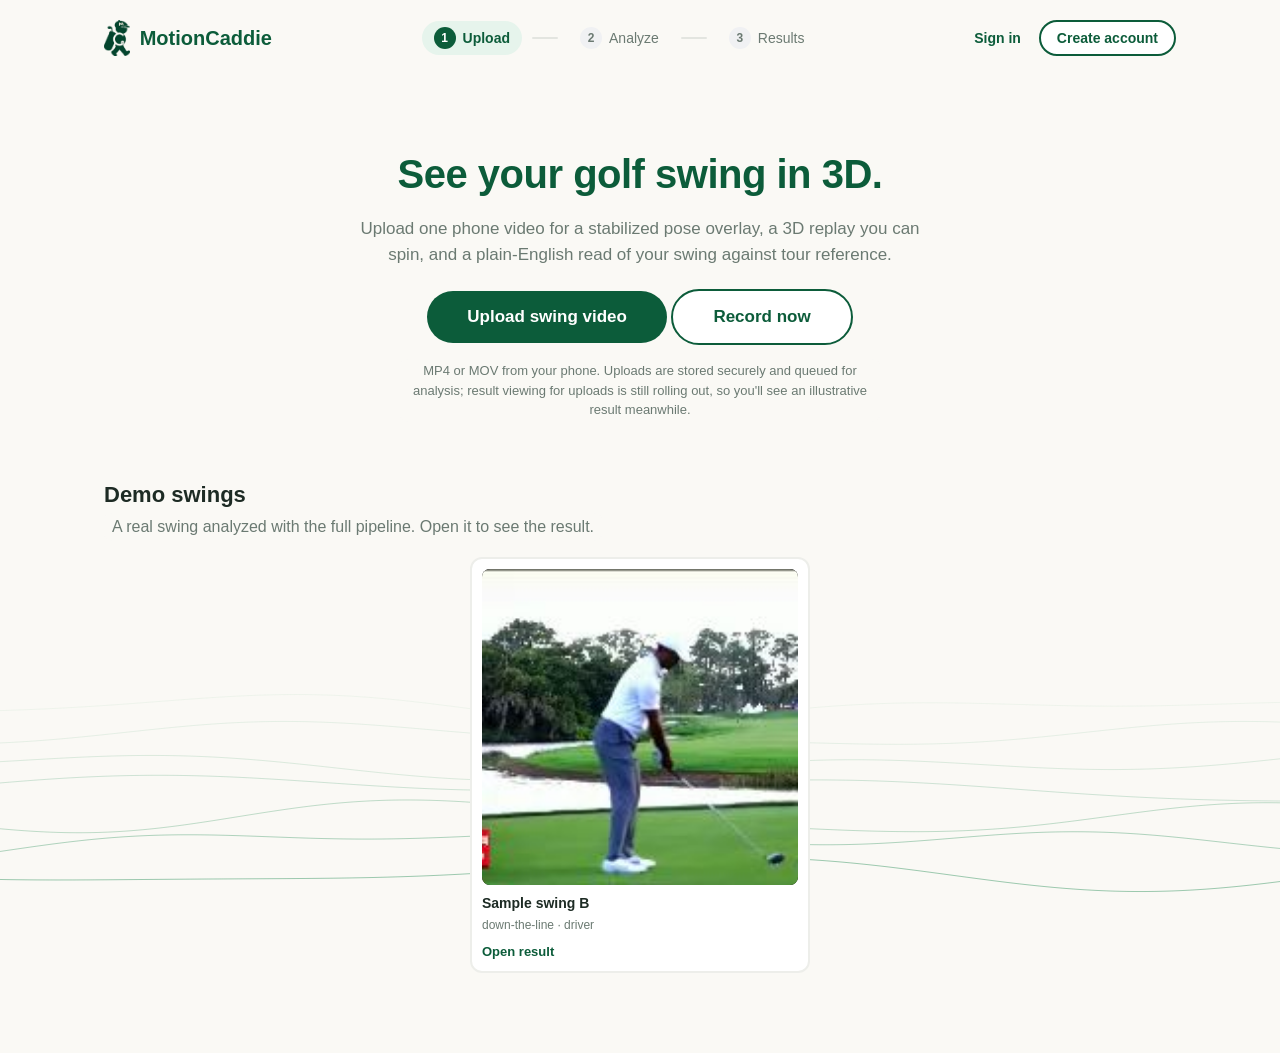
==== commit 0caa977c: "Library: removed swings stay removed (tombstone the team sync) The ✕ button only deleted the localSt" ====
--- a/deploy/web/index.html
+++ b/deploy/web/index.html
@@ -288,6 +288,6 @@
 <script src="vendor/marked.min.js"></script>
 <script src="chat.js?v=20260726b"></script>
 <script src="ballflight.js?v=20260718d"></script>
-<script src="app.js?v=20260801a"></script>
+<script src="app.js?v=20260801b"></script>
 </body>
 </html>
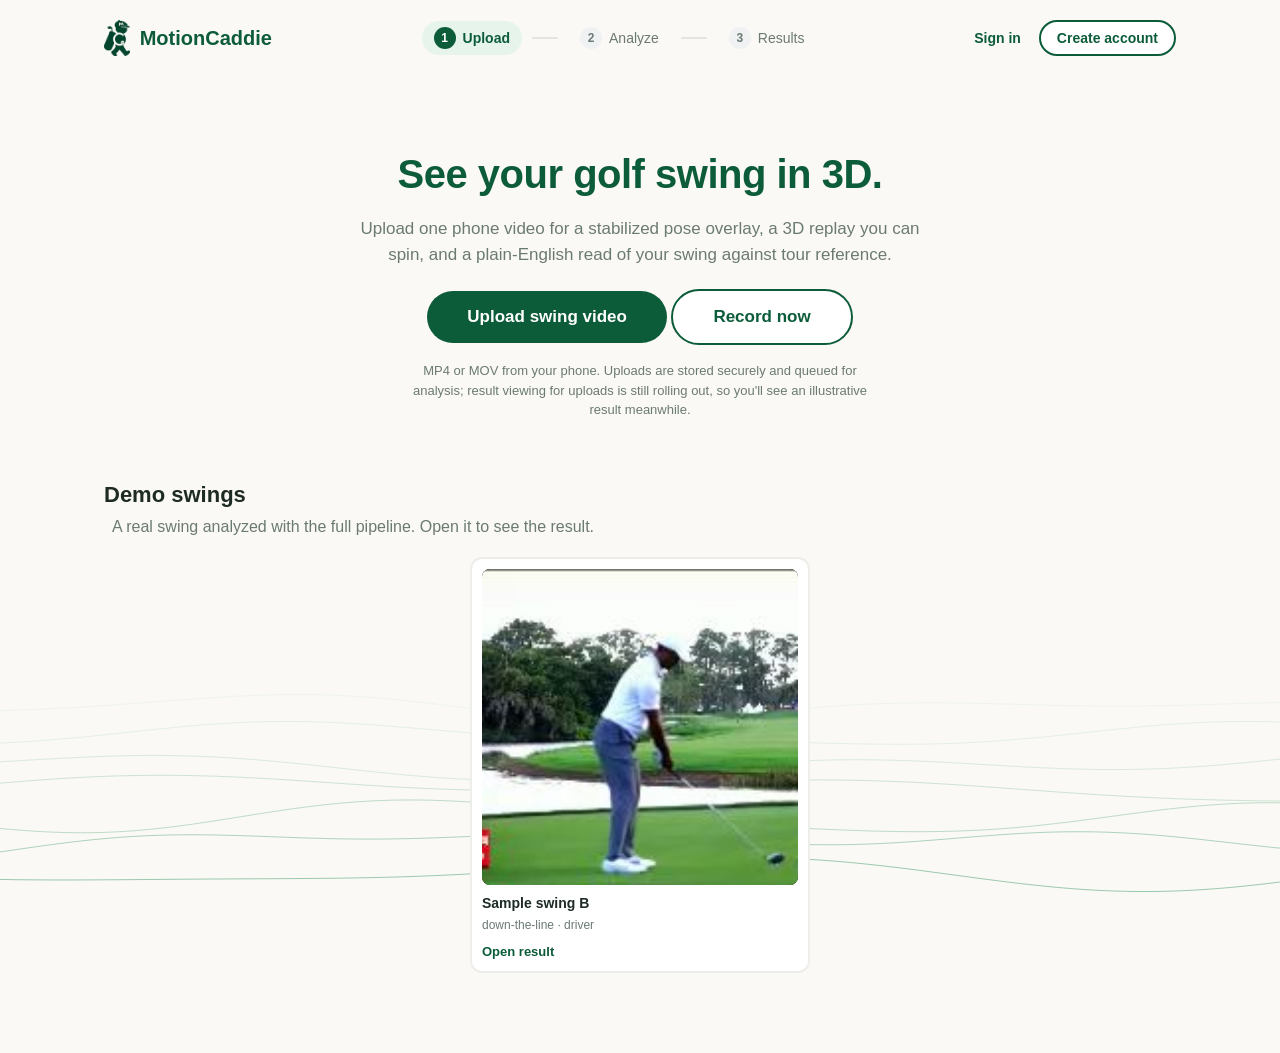
==== commit 647c6aaf: "Analyze screen: looping sample-swing 3D preview while the pipeline runs Replace the cloud wait's 7-i" ====
--- a/deploy/web/index.html
+++ b/deploy/web/index.html
@@ -6,7 +6,7 @@
 <meta name="theme-color" content="#0c5c3a">
 <title>MotionCaddie — see your golf swing in 3D</title>
 <link rel="manifest" href="manifest.json">
-<link rel="stylesheet" href="styles.css?v=20260801a">
+<link rel="stylesheet" href="styles.css?v=20260801b">
 <script type="importmap">{ "imports": { "three": "./vendor/three.module.js" } }</script>
 </head>
 <body>
@@ -82,6 +82,15 @@
 <section id="screen-analyze" class="screen" hidden>
   <div class="analyze-panel card">
     <h2 id="analyze-title">Analyzing your swing</h2>
+    <!-- live-processing preview (cloud path only, shown via .analyze-live):
+         a canned SAMPLE swing loop — clearly not the user's upload. The 7-step
+         <ol> below stays in the DOM as the screen-reader copy + source of the
+         advancing step line. -->
+    <div class="analyze-preview-wrap" aria-hidden="true">
+      <canvas id="analyze-preview" width="480" height="300"></canvas>
+      <p class="analyze-preview-caption">Sample swing preview — yours is processing</p>
+      <p id="analyze-step-line"></p>
+    </div>
     <ol id="analyze-steps" class="analyze-steps">
       <li data-step="1"><span class="check"></span><div><strong>Reading the video</strong><span>Pulling frames from the clip</span></div></li>
       <li data-step="2"><span class="check"></span><div><strong>Finding the body</strong><span>Placing 2D markers on every joint, every frame</span></div></li>
--- a/deploy/web/styles.css
+++ b/deploy/web/styles.css
@@ -99,6 +99,22 @@
 .analyze-steps li.doing, .analyze-steps li.done { opacity: 1; }
 .analyze-steps strong { display: block; font-size: 15px; }
 .analyze-steps span:not(.check) { font-size: 13px; color: var(--muted); }
+
+/* live cloud processing (.analyze-live, set by startCloudAnalyzeUI): sample
+   3D swing loop + one advancing step line replace the 7-item checklist.
+   The <ol> stays in the DOM (visually hidden below) for screen readers and
+   as the single source of the step copy. Demo clips keep the classic list. */
+.analyze-preview-wrap { display: none; }
+.analyze-live .analyze-preview-wrap { display: block; margin: 4px 0 2px; }
+#analyze-preview { display: block; width: 100%; height: 300px; border-radius: 12px;
+  background: #0f2019; opacity: .85; }        /* ghosted, recedes behind the copy */
+.analyze-preview-caption { margin: 8px 0 0; text-align: center; font-size: 13px;
+  color: var(--muted); }
+#analyze-step-line { min-height: 22px; margin: 14px 0 0; font-size: 15px;
+  font-weight: 600; color: var(--green); opacity: 0; transition: opacity .5s ease; }
+#analyze-step-line.show { opacity: 1; }
+.analyze-live .analyze-steps { position: absolute; width: 1px; height: 1px;
+  overflow: hidden; clip-path: inset(50%); white-space: nowrap; }
 .check {
   flex: 0 0 auto; width: 22px; height: 22px; margin-top: 2px; border-radius: 50%;
   border: 2px solid #dfe1dc; position: relative; transition: all .25s;
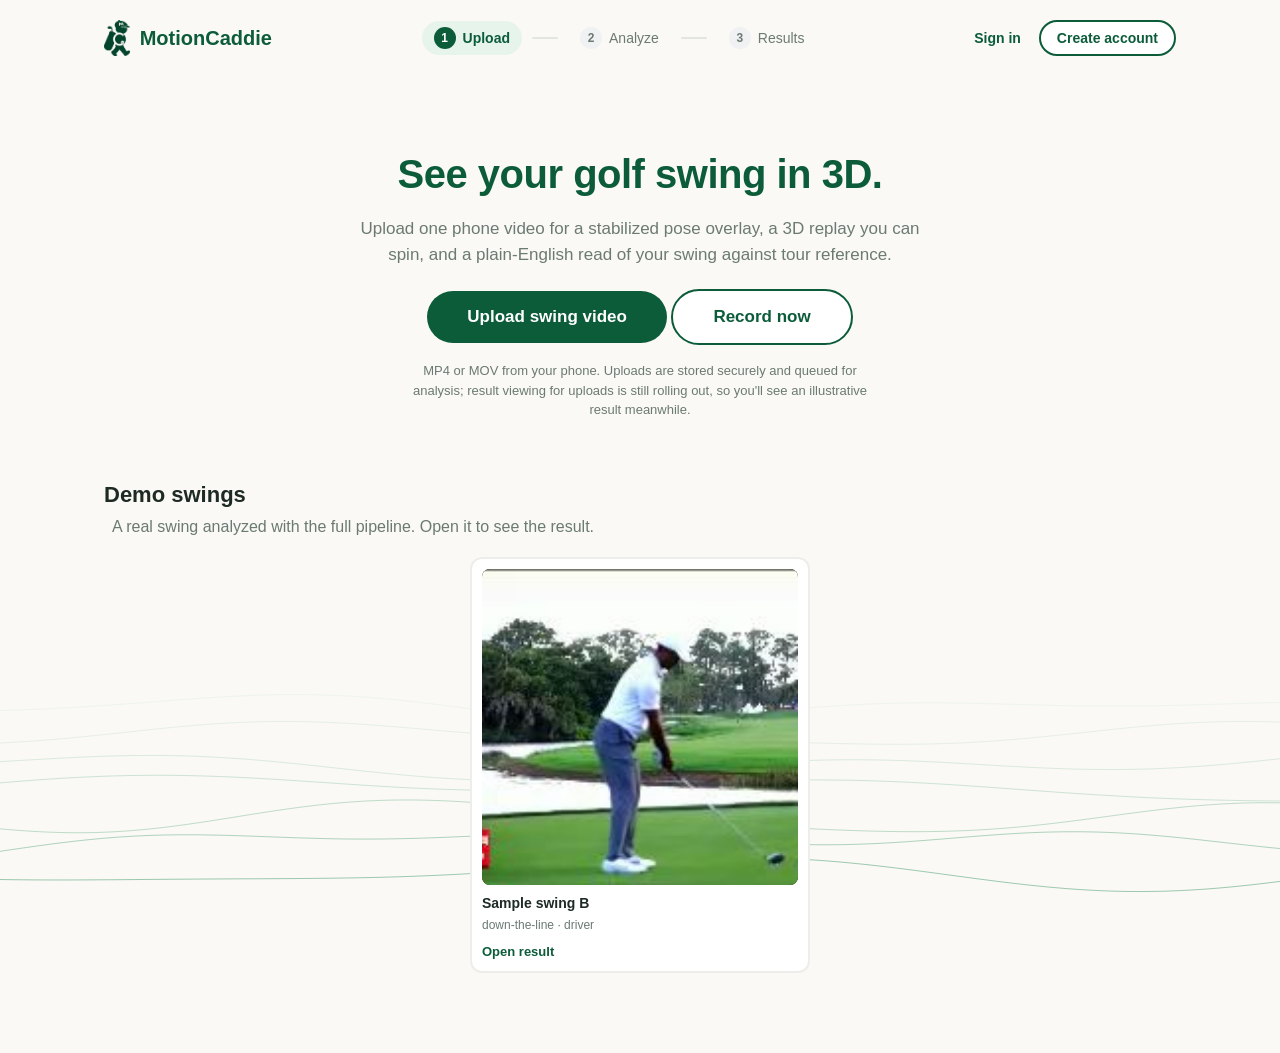
==== commit 176d4632: "Library: X on an uploaded swing hard-deletes it for the whole team Tier 2 of the delete fix (tier 1 " ====
--- a/deploy/web/index.html
+++ b/deploy/web/index.html
@@ -297,6 +297,6 @@
 <script src="vendor/marked.min.js"></script>
 <script src="chat.js?v=20260726b"></script>
 <script src="ballflight.js?v=20260718d"></script>
-<script src="app.js?v=20260801b"></script>
+<script src="app.js?v=20260801c"></script>
 </body>
 </html>
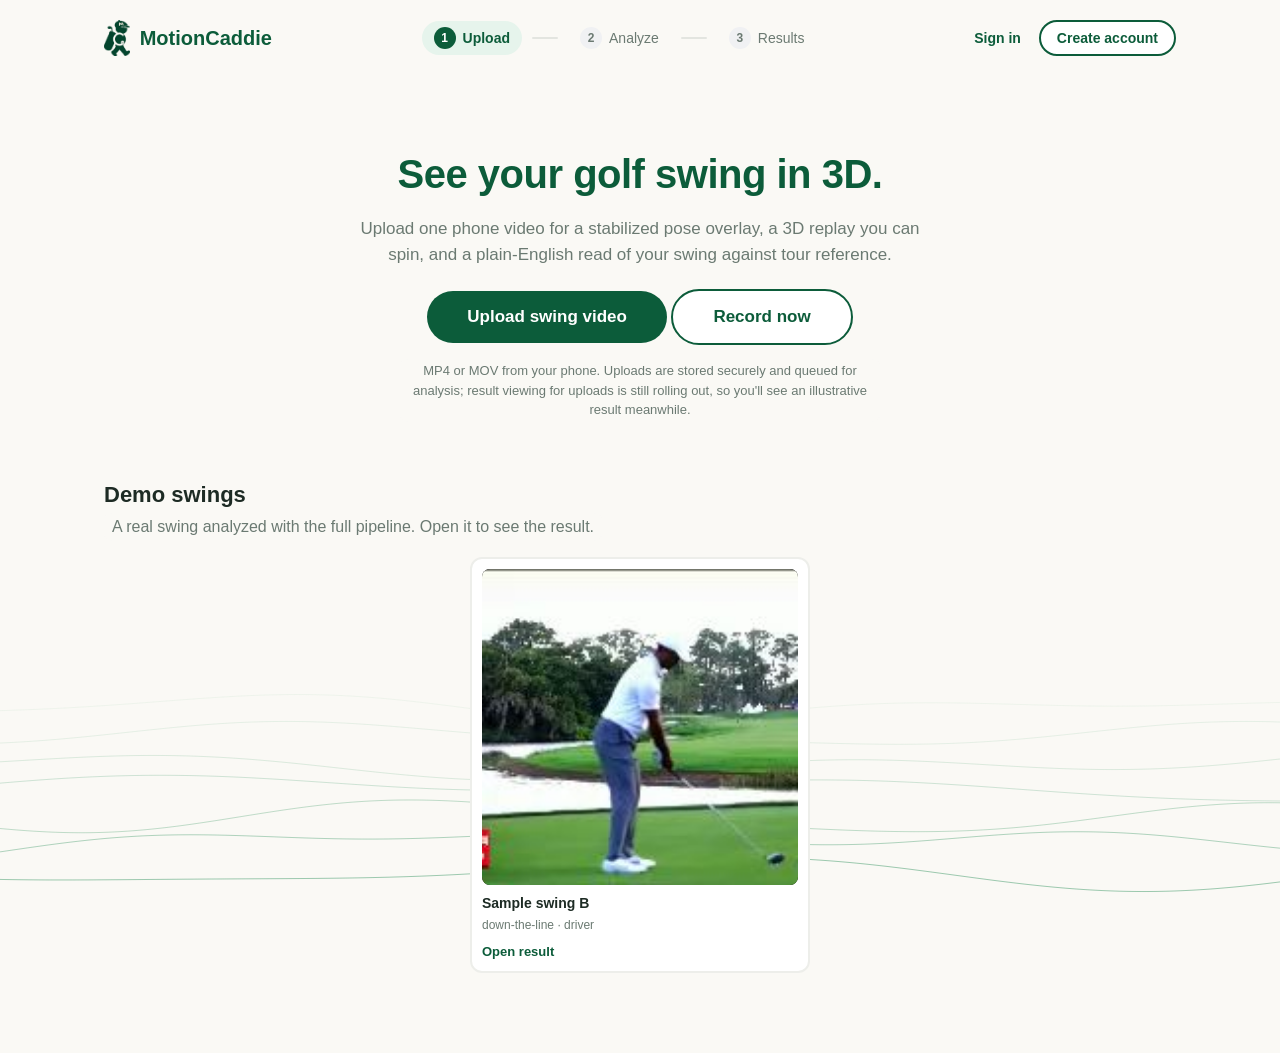
==== commit 59fcf2a1: "Portal UI: purpose-led hero, Satoshi type, bento results, equal-height tabs - Homepage hero: shorter" ====
--- a/deploy/web/index.html
+++ b/deploy/web/index.html
@@ -6,7 +6,10 @@
 <meta name="theme-color" content="#0c5c3a">
 <title>MotionCaddie — see your golf swing in 3D</title>
 <link rel="manifest" href="manifest.json">
-<link rel="stylesheet" href="styles.css?v=20260801b">
+<link rel="preconnect" href="https://api.fontshare.com">
+<link rel="preconnect" href="https://cdn.fontshare.com" crossorigin>
+<link rel="stylesheet" href="https://api.fontshare.com/v2/css?f[]=satoshi@400,500,700&display=swap">
+<link rel="stylesheet" href="styles.css?v=20260802e">
 <script type="importmap">{ "imports": { "three": "./vendor/three.module.js" } }</script>
 </head>
 <body>
@@ -297,6 +300,6 @@
 <script src="vendor/marked.min.js"></script>
 <script src="chat.js?v=20260726b"></script>
 <script src="ballflight.js?v=20260718d"></script>
-<script src="app.js?v=20260801c"></script>
+<script src="app.js?v=20260802b"></script>
 </body>
 </html>
--- a/deploy/web/styles.css
+++ b/deploy/web/styles.css
@@ -5,7 +5,7 @@
   --muted: #6b7a72;
   --green: #0C5C3A;          /* primary forest green */
   --green-soft: #e6f4ec;
-  --accent: #7FE3AC;         /* accent green */
+  --accent: #379A6D;         /* accent green — dark enough for 3:1 non-text contrast on white */
   --amber: #E8B23E;          /* "watch" */
   --amber-soft: #fdf3dd;
   --purple: #6d4ad0;         /* coach chat accent (Anthropic editorial) */
@@ -23,7 +23,7 @@
   margin: 0;
   background: var(--bg);
   color: var(--ink);
-  font-family: -apple-system, BlinkMacSystemFont, "Segoe UI", Roboto, sans-serif;
+  font-family: "Satoshi", -apple-system, BlinkMacSystemFont, "Segoe UI", Roboto, sans-serif;
   line-height: 1.5;
   -webkit-font-smoothing: antialiased;
 }
@@ -54,7 +54,7 @@
 }
 .pstep.active { background: var(--green-soft); color: var(--green); font-weight: 600; }
 .pstep.active .pnum { background: var(--green); color: #fff; }
-.pstep.done .pnum { background: var(--accent); color: var(--green); }
+.pstep.done .pnum { background: var(--accent); color: #fff; }
 .psep { width: 26px; height: 2px; background: #e3e5e0; border-radius: 2px; }
 
 /* ------------------------------- 1 · pick ------------------------------ */
@@ -141,14 +141,23 @@
 }
 .tab.active { background: #fff; color: var(--green); box-shadow: 0 1px 4px rgba(0,0,0,.10); }
 
-.results-grid { display: grid; grid-template-columns: 1fr 400px; gap: 20px; align-items: start; }
+.results-grid { --panel-h: 924px;   /* = the numbers tab's natural height (9 rows + legend) */
+  display: grid; grid-template-columns: 1fr 400px; gap: 20px; align-items: start; }
 .results-main { min-width: 0; }
-.view-panel { padding: 24px; }
-
-/* plain-english sections */
-.eval-section { padding: 16px 0; border-bottom: 1px solid #f0f1ed; }
-.eval-section:first-child { padding-top: 0; }
-.eval-section:last-child { border-bottom: none; padding-bottom: 0; }
+/* every tab panel gets the SAME height; long content scrolls inside it */
+.view-panel { padding: 24px; height: var(--panel-h); overflow-y: auto; scrollbar-width: thin; }
+/* the numbers tab sets the reference size — it never scrolls internally, and a
+   clip with extra metrics just grows it */
+#view-numbers { height: auto; min-height: var(--panel-h); }
+
+/* plain-english — bento grid of section cards, each holding fact tiles */
+#view-plain.card { background: transparent; box-shadow: none; padding: 0 2px 8px;
+  display: grid; grid-template-columns: repeat(2, minmax(0, 1fr)); gap: 14px;
+  align-content: start; align-items: start; }   /* natural heights — no stretching to the row partner */
+#view-plain.card[hidden] { display: none; }   /* display:grid would otherwise beat the hidden attr */
+.eval-section { padding: 18px 20px; background: var(--card); border-radius: var(--radius);
+  box-shadow: var(--shadow); }
+.eval-section.wide { grid-column: 1 / -1; }   /* set by renderPlain for tile-heavy sections */
 .eval-tagrow { display: flex; align-items: center; gap: 10px; margin-bottom: 6px; }
 .eval-tag {
   font-size: 11px; font-weight: 700; text-transform: uppercase; letter-spacing: .07em;
@@ -157,9 +166,24 @@
 .eval-tag.good { background: var(--green-soft); color: var(--green); }
 .eval-tag.watch { background: var(--amber-soft); color: #9a7016; }
 .eval-tag.low { background: var(--gray-soft); color: #5d6772; }
+.eval-tag.info { background: var(--gray-soft); color: #5d6772; }
 .eval-section h3 { margin: 0; font-size: 17px; }
-.eval-section p { margin: 6px 0 10px; color: #3c4a43; }
-.chips { display: flex; flex-wrap: wrap; gap: 6px; }
+.eval-section p { margin: 6px 0 0; color: #3c4a43; }
+/* key-point tiles inside a section card */
+.fact-tiles { display: grid; grid-template-columns: repeat(auto-fill, minmax(150px, 1fr));
+  gap: 10px; margin-top: 12px; }
+.fact-tile { display: flex; flex-direction: column; gap: 2px; padding: 12px 14px;
+  border-radius: 12px; background: var(--bg); border: 1px solid #e7e8e3; }
+.fact-label { font-size: 12px; font-weight: 600; color: var(--muted); line-height: 1.3; }
+.fact-value { font-size: 20px; font-weight: 700; letter-spacing: -.3px; color: var(--ink); }
+.fact-tour { font-size: 11px; color: var(--muted); }
+.fact-tile.good { background: #f3faf6; border-color: #cfe6d9; }
+.fact-tile.good .fact-value { color: var(--green); }
+.fact-tile.watch { background: var(--amber-soft); border-color: #eed9a9; }
+.fact-tile.watch .fact-value { color: #9a7016; }
+.fact-tile.low { background: var(--gray-soft); border-color: #dfe1e5; }
+/* legacy inline chips (older cached bundles) */
+.chips { display: flex; flex-wrap: wrap; gap: 6px; margin-top: 10px; }
 .chip {
   font-size: 12px; padding: 3px 10px; border-radius: 999px;
   background: var(--bg); border: 1px solid #e7e8e3; color: var(--muted);
@@ -193,16 +217,27 @@
 .axis-you.low { background: var(--gray); }
 .axis-tour { position: absolute; top: 7px; width: 2px; height: 12px; margin-left: -1px; background: rgba(12,92,58,.45); border-radius: 1px; }
 
-/* media column */
-.results-media { display: flex; flex-direction: column; gap: 16px; }
-.media-card { padding: 16px; }
-.media-card h3 { margin: 0 0 10px; font-size: 15px; }
+/* media column — capped to the tab-panel height so the two columns align;
+   overlay / replay / ball flight scroll inside the rail */
+.results-media { display: flex; flex-direction: column; gap: 14px;
+  max-height: var(--panel-h); overflow-y: auto; scrollbar-width: thin;
+  padding: 2px 2px 8px; }
+.media-card { flex: 0 0 auto; padding: 16px; }
+/* big blurred card shadows clip at a scrolling container's edge — swap for a
+   hairline border + tight shadow inside the rail */
+.results-media .media-card { box-shadow: 0 1px 4px rgba(29, 43, 36, .08);
+  border: 1px solid #eceee9; }
+.media-card h3 { margin: 0 0 10px; font-size: 12px; font-weight: 700;
+  text-transform: uppercase; letter-spacing: .06em; color: var(--muted); }
+.media-card h3 .muted { text-transform: none; letter-spacing: 0; font-weight: 500; }
+.media-card select { font: inherit; font-size: 12.5px; padding: 3px 8px;
+  border: 1px solid #dcdcd6; border-radius: 8px; background: #fff; }
 .media-card video, #replay-canvas { width: 100%; border-radius: 10px; display: block; background: #10231a; }
 /* Phone uploads are 9:16 once the camera rotation is baked in (see
    Scripts/video_orientation.py). Unconstrained, width:100% renders those ~1000px
-   tall and pushes the 3D replay off the fold. Cap the height and letterbox
-   instead; the baked demo clips are square/landscape so they never hit this. */
-.media-card video { max-height: 70vh; object-fit: contain; }
+   tall and pushes the 3D replay + ball flight out of the rail. Cap and
+   letterbox; the baked demo clips are square/landscape so they never hit this. */
+.media-card video { max-height: 300px; object-fit: contain; }
 .replay-controls { display: flex; align-items: center; gap: 10px; margin-top: 10px; }
 .replay-controls input[type=range] { flex: 1; accent-color: var(--green); }
 
@@ -217,7 +252,11 @@
 .chat-compare select { font: inherit; padding: 3px 6px; border: 1px solid #dcdcd6; border-radius: 8px; background: #fff; }
 .chat-mode { margin-left: auto; color: var(--purple); background: var(--purple-soft);
   padding: 3px 10px; border-radius: 20px; font-size: 11px; font-weight: 600; }
-.chat-stream { min-height: 240px; max-height: 460px; overflow-y: auto; display: flex;
+/* the chat panel is a flex column filling the shared panel height: the stream
+   stretches and the input row stays pinned to the bottom */
+#view-chat { display: flex; flex-direction: column; }
+#view-chat[hidden] { display: none; }   /* display:flex would otherwise beat the hidden attr */
+.chat-stream { flex: 1 1 auto; min-height: 120px; overflow-y: auto; display: flex;
   flex-direction: column; gap: 12px; padding: 4px 2px; }
 .chat-turn { display: flex; flex-direction: column; gap: 3px; }
 .chat-turn .who { font-size: 11px; font-weight: 700; letter-spacing: .03em;
@@ -294,6 +333,11 @@
 
 /* ============================ landing / upload ======================== */
 .hero { padding: 44px 0 26px; }
+.hero-points { list-style: none; display: flex; flex-wrap: wrap; justify-content: center;
+  gap: 8px; margin: 16px auto 0; padding: 0; max-width: 620px; }
+.hero-points li { font-size: 13px; font-weight: 600; color: var(--green);
+  background: var(--green-soft); border: 1px solid #cfe6d9; border-radius: 999px;
+  padding: 5px 13px; }
 .hero-actions { margin-top: 22px; }
 .btn-lg { padding: 16px 40px; font-size: 17px; }
 .upload-hint { margin: 14px auto 0; max-width: 480px; }
@@ -393,6 +437,13 @@
 @media (max-width: 920px) {
   .results-grid { grid-template-columns: 1fr; }
   .clip-gallery { grid-template-columns: 1fr; }
+  #view-plain.card { grid-template-columns: 1fr; }
+  /* stacked layout: natural heights beat equal panels */
+  .view-panel { height: auto; max-height: none; }
+  .results-media { max-height: none; overflow: visible; }
+  .results-media .media-card { box-shadow: var(--shadow); border: none; }
+  .chat-stream { max-height: 460px; }
+  .media-card video { max-height: 60vh; }
   .hero h1 { font-size: 30px; }
   .msg { max-width: 92%; }
   .topbar { justify-content: center; text-align: center; }
@@ -406,17 +457,17 @@
   font-size: 12.5px; padding: 4px 12px; border: 1px solid var(--line, #d8e0d9);
   border-radius: 8px; background: transparent; cursor: pointer; color: inherit;
   text-decoration: none; display: inline-flex; align-items: center; }
-.results-actions .btn-ghost.small:hover { background: rgba(127, 227, 172, .12); }
+.results-actions .btn-ghost.small:hover { background: rgba(55, 154, 109, .12); }
 
 /* detected-event markers under the overlay video */
 .event-markers { position: relative; height: 34px; margin-top: 8px; }
 .event-markers .ev-track { position: absolute; left: 0; right: 0; top: 6px; height: 3px;
-  background: rgba(127, 227, 172, .25); border-radius: 2px; }
+  background: rgba(55, 154, 109, .3); border-radius: 2px; }
 .event-markers .ev-tick { position: absolute; top: 0; width: 12px; height: 15px; padding: 0;
   transform: translateX(-50%); background: none; border: none; cursor: pointer; z-index: 1; }
 .event-markers .ev-tick::before { content: ""; display: block; width: 3px; height: 15px;
   margin: 0 auto; background: var(--green, #0c5c3a); border-radius: 2px; }
-.event-markers .ev-tick:hover::before, .event-markers .ev-tick:focus-visible::before { background: #7fe3ac; }
+.event-markers .ev-tick:hover::before, .event-markers .ev-tick:focus-visible::before { background: #379a6d; }
 .event-markers .ev-label { position: absolute; top: 17px; left: 50%; transform: translateX(-50%) rotate(0);
   font-size: 9px; letter-spacing: .02em; color: var(--muted, #6b7a72); white-space: nowrap;
   opacity: 0; pointer-events: none; transition: opacity .12s; }
@@ -447,7 +498,7 @@
   cursor: pointer; text-align: left; }
 .metric-label:hover strong { text-decoration: underline dotted; }
 .metric-why { grid-column: 1 / -1; margin: 2px 0 0; font-size: 12.5px; color: var(--muted, #6b7a72);
-  background: rgba(127, 227, 172, .10); border-radius: 8px; padding: 8px 10px; }
+  background: rgba(55, 154, 109, .10); border-radius: 8px; padding: 8px 10px; }
 
 /* library badges */
 .upload-badge.ok { background: #e2f5e9; color: #0c5c3a; }
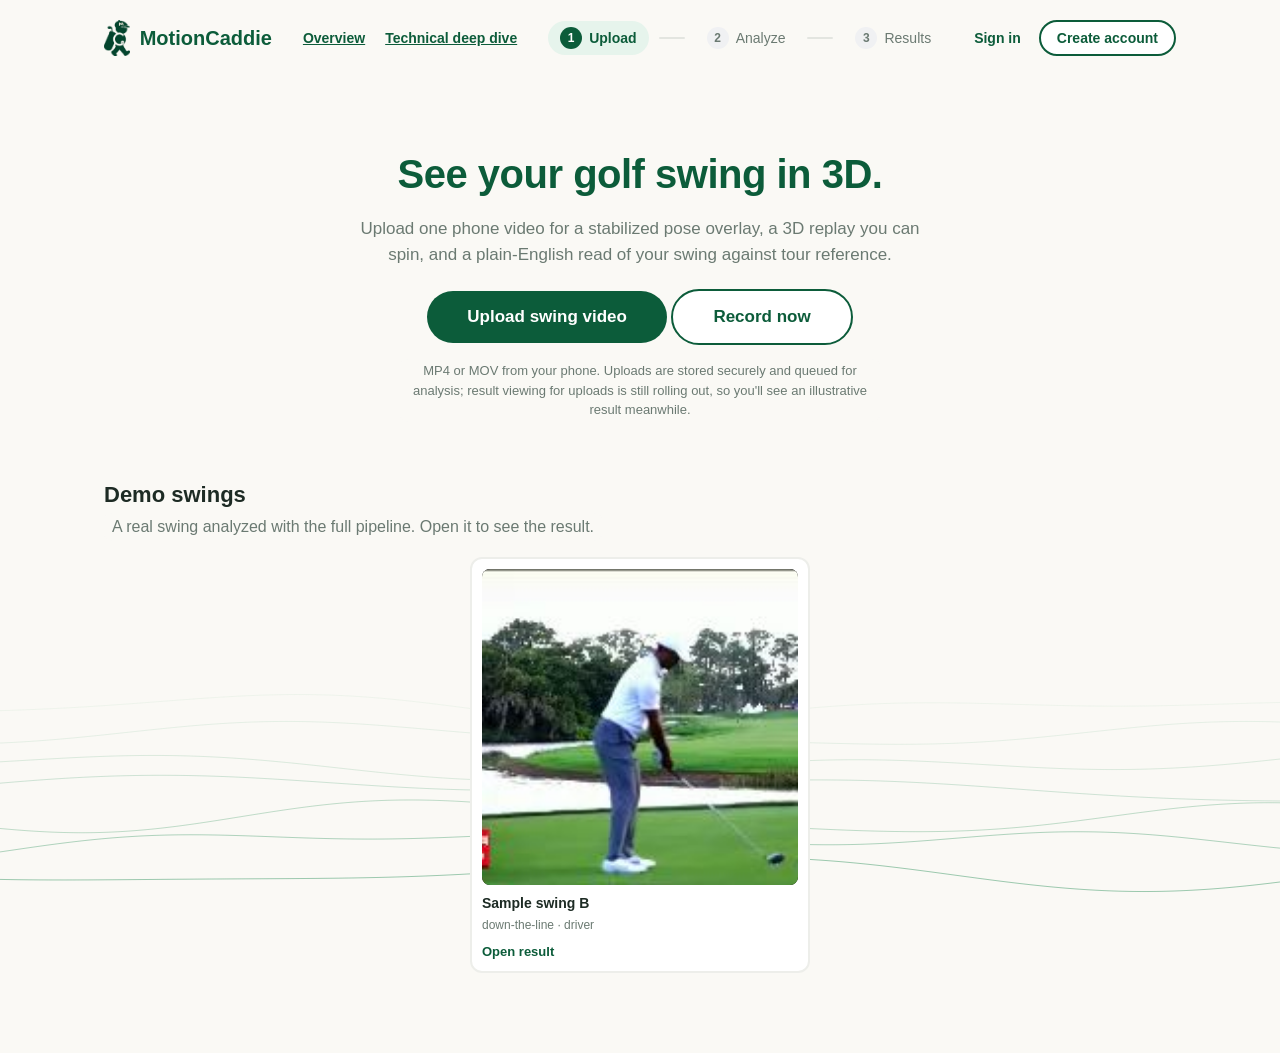
==== commit bbdb6b7f: "project site" ====
--- a/deploy/web/index.html
+++ b/deploy/web/index.html
@@ -6,10 +6,7 @@
 <meta name="theme-color" content="#0c5c3a">
 <title>MotionCaddie — see your golf swing in 3D</title>
 <link rel="manifest" href="manifest.json">
-<link rel="preconnect" href="https://api.fontshare.com">
-<link rel="preconnect" href="https://cdn.fontshare.com" crossorigin>
-<link rel="stylesheet" href="https://api.fontshare.com/v2/css?f[]=satoshi@400,500,700&display=swap">
-<link rel="stylesheet" href="styles.css?v=20260802e">
+<link rel="stylesheet" href="styles.css?v=20260727a">
 <script type="importmap">{ "imports": { "three": "./vendor/three.module.js" } }</script>
 </head>
 <body>
@@ -21,6 +18,10 @@
     <img class="brand-logo" src="assets/logo.png" alt="">
     <span class="brand-name">MotionCaddie</span>
   </a>
+  <nav class="site-links" aria-label="Site">
+    <a class="btn-text" href="about.html">Overview</a>
+    <a class="btn-text" href="tech.html">Technical deep dive</a>
+  </nav>
   <nav class="progress-nav" aria-label="Progress">
     <span class="pstep" data-step="pick"><span class="pnum">1</span> Upload</span>
     <span class="psep"></span>
@@ -85,15 +86,6 @@
 <section id="screen-analyze" class="screen" hidden>
   <div class="analyze-panel card">
     <h2 id="analyze-title">Analyzing your swing</h2>
-    <!-- live-processing preview (cloud path only, shown via .analyze-live):
-         a canned SAMPLE swing loop — clearly not the user's upload. The 7-step
-         <ol> below stays in the DOM as the screen-reader copy + source of the
-         advancing step line. -->
-    <div class="analyze-preview-wrap" aria-hidden="true">
-      <canvas id="analyze-preview" width="480" height="300"></canvas>
-      <p class="analyze-preview-caption">Sample swing preview — yours is processing</p>
-      <p id="analyze-step-line"></p>
-    </div>
     <ol id="analyze-steps" class="analyze-steps">
       <li data-step="1"><span class="check"></span><div><strong>Reading the video</strong><span>Pulling frames from the clip</span></div></li>
       <li data-step="2"><span class="check"></span><div><strong>Finding the body</strong><span>Placing 2D markers on every joint, every frame</span></div></li>
@@ -294,12 +286,12 @@
 </div>
 
 <script src="hills.js?v=20260718b"></script>
-<script type="module" src="replay3d.js?v=20260801a"></script>
+<script type="module" src="replay3d.js?v=20260718a"></script>
 <script src="config.js?v=20260717b"></script>
 <script src="auth.js?v=20260728a"></script>
 <script src="vendor/marked.min.js"></script>
 <script src="chat.js?v=20260726b"></script>
 <script src="ballflight.js?v=20260718d"></script>
-<script src="app.js?v=20260802b"></script>
+<script src="app.js?v=20260718d"></script>
 </body>
 </html>
--- a/deploy/web/styles.css
+++ b/deploy/web/styles.css
@@ -5,7 +5,7 @@
   --muted: #6b7a72;
   --green: #0C5C3A;          /* primary forest green */
   --green-soft: #e6f4ec;
-  --accent: #379A6D;         /* accent green — dark enough for 3:1 non-text contrast on white */
+  --accent: #7FE3AC;         /* accent green */
   --amber: #E8B23E;          /* "watch" */
   --amber-soft: #fdf3dd;
   --purple: #6d4ad0;         /* coach chat accent (Anthropic editorial) */
@@ -23,7 +23,7 @@
   margin: 0;
   background: var(--bg);
   color: var(--ink);
-  font-family: "Satoshi", -apple-system, BlinkMacSystemFont, "Segoe UI", Roboto, sans-serif;
+  font-family: -apple-system, BlinkMacSystemFont, "Segoe UI", Roboto, sans-serif;
   line-height: 1.5;
   -webkit-font-smoothing: antialiased;
 }
@@ -44,6 +44,8 @@
 a.brand { text-decoration: none; }
 a.brand:hover .brand-name { text-decoration: underline; }
 .brand-logo { height: 36px; width: auto; display: block; }
+
+.site-links { display: flex; align-items: center; gap: 4px; }
 
 .progress-nav { display: flex; align-items: center; gap: 10px; font-size: 14px; color: var(--muted); }
 .pstep { display: flex; align-items: center; gap: 7px; padding: 6px 12px; border-radius: 999px; transition: all .25s; }
@@ -54,7 +56,7 @@
 }
 .pstep.active { background: var(--green-soft); color: var(--green); font-weight: 600; }
 .pstep.active .pnum { background: var(--green); color: #fff; }
-.pstep.done .pnum { background: var(--accent); color: #fff; }
+.pstep.done .pnum { background: var(--accent); color: var(--green); }
 .psep { width: 26px; height: 2px; background: #e3e5e0; border-radius: 2px; }
 
 /* ------------------------------- 1 · pick ------------------------------ */
@@ -99,22 +101,6 @@
 .analyze-steps li.doing, .analyze-steps li.done { opacity: 1; }
 .analyze-steps strong { display: block; font-size: 15px; }
 .analyze-steps span:not(.check) { font-size: 13px; color: var(--muted); }
-
-/* live cloud processing (.analyze-live, set by startCloudAnalyzeUI): sample
-   3D swing loop + one advancing step line replace the 7-item checklist.
-   The <ol> stays in the DOM (visually hidden below) for screen readers and
-   as the single source of the step copy. Demo clips keep the classic list. */
-.analyze-preview-wrap { display: none; }
-.analyze-live .analyze-preview-wrap { display: block; margin: 4px 0 2px; }
-#analyze-preview { display: block; width: 100%; height: 300px; border-radius: 12px;
-  background: #0f2019; opacity: .85; }        /* ghosted, recedes behind the copy */
-.analyze-preview-caption { margin: 8px 0 0; text-align: center; font-size: 13px;
-  color: var(--muted); }
-#analyze-step-line { min-height: 22px; margin: 14px 0 0; font-size: 15px;
-  font-weight: 600; color: var(--green); opacity: 0; transition: opacity .5s ease; }
-#analyze-step-line.show { opacity: 1; }
-.analyze-live .analyze-steps { position: absolute; width: 1px; height: 1px;
-  overflow: hidden; clip-path: inset(50%); white-space: nowrap; }
 .check {
   flex: 0 0 auto; width: 22px; height: 22px; margin-top: 2px; border-radius: 50%;
   border: 2px solid #dfe1dc; position: relative; transition: all .25s;
@@ -141,23 +127,14 @@
 }
 .tab.active { background: #fff; color: var(--green); box-shadow: 0 1px 4px rgba(0,0,0,.10); }
 
-.results-grid { --panel-h: 924px;   /* = the numbers tab's natural height (9 rows + legend) */
-  display: grid; grid-template-columns: 1fr 400px; gap: 20px; align-items: start; }
+.results-grid { display: grid; grid-template-columns: 1fr 400px; gap: 20px; align-items: start; }
 .results-main { min-width: 0; }
-/* every tab panel gets the SAME height; long content scrolls inside it */
-.view-panel { padding: 24px; height: var(--panel-h); overflow-y: auto; scrollbar-width: thin; }
-/* the numbers tab sets the reference size — it never scrolls internally, and a
-   clip with extra metrics just grows it */
-#view-numbers { height: auto; min-height: var(--panel-h); }
-
-/* plain-english — bento grid of section cards, each holding fact tiles */
-#view-plain.card { background: transparent; box-shadow: none; padding: 0 2px 8px;
-  display: grid; grid-template-columns: repeat(2, minmax(0, 1fr)); gap: 14px;
-  align-content: start; align-items: start; }   /* natural heights — no stretching to the row partner */
-#view-plain.card[hidden] { display: none; }   /* display:grid would otherwise beat the hidden attr */
-.eval-section { padding: 18px 20px; background: var(--card); border-radius: var(--radius);
-  box-shadow: var(--shadow); }
-.eval-section.wide { grid-column: 1 / -1; }   /* set by renderPlain for tile-heavy sections */
+.view-panel { padding: 24px; }
+
+/* plain-english sections */
+.eval-section { padding: 16px 0; border-bottom: 1px solid #f0f1ed; }
+.eval-section:first-child { padding-top: 0; }
+.eval-section:last-child { border-bottom: none; padding-bottom: 0; }
 .eval-tagrow { display: flex; align-items: center; gap: 10px; margin-bottom: 6px; }
 .eval-tag {
   font-size: 11px; font-weight: 700; text-transform: uppercase; letter-spacing: .07em;
@@ -166,24 +143,9 @@
 .eval-tag.good { background: var(--green-soft); color: var(--green); }
 .eval-tag.watch { background: var(--amber-soft); color: #9a7016; }
 .eval-tag.low { background: var(--gray-soft); color: #5d6772; }
-.eval-tag.info { background: var(--gray-soft); color: #5d6772; }
 .eval-section h3 { margin: 0; font-size: 17px; }
-.eval-section p { margin: 6px 0 0; color: #3c4a43; }
-/* key-point tiles inside a section card */
-.fact-tiles { display: grid; grid-template-columns: repeat(auto-fill, minmax(150px, 1fr));
-  gap: 10px; margin-top: 12px; }
-.fact-tile { display: flex; flex-direction: column; gap: 2px; padding: 12px 14px;
-  border-radius: 12px; background: var(--bg); border: 1px solid #e7e8e3; }
-.fact-label { font-size: 12px; font-weight: 600; color: var(--muted); line-height: 1.3; }
-.fact-value { font-size: 20px; font-weight: 700; letter-spacing: -.3px; color: var(--ink); }
-.fact-tour { font-size: 11px; color: var(--muted); }
-.fact-tile.good { background: #f3faf6; border-color: #cfe6d9; }
-.fact-tile.good .fact-value { color: var(--green); }
-.fact-tile.watch { background: var(--amber-soft); border-color: #eed9a9; }
-.fact-tile.watch .fact-value { color: #9a7016; }
-.fact-tile.low { background: var(--gray-soft); border-color: #dfe1e5; }
-/* legacy inline chips (older cached bundles) */
-.chips { display: flex; flex-wrap: wrap; gap: 6px; margin-top: 10px; }
+.eval-section p { margin: 6px 0 10px; color: #3c4a43; }
+.chips { display: flex; flex-wrap: wrap; gap: 6px; }
 .chip {
   font-size: 12px; padding: 3px 10px; border-radius: 999px;
   background: var(--bg); border: 1px solid #e7e8e3; color: var(--muted);
@@ -217,27 +179,16 @@
 .axis-you.low { background: var(--gray); }
 .axis-tour { position: absolute; top: 7px; width: 2px; height: 12px; margin-left: -1px; background: rgba(12,92,58,.45); border-radius: 1px; }
 
-/* media column — capped to the tab-panel height so the two columns align;
-   overlay / replay / ball flight scroll inside the rail */
-.results-media { display: flex; flex-direction: column; gap: 14px;
-  max-height: var(--panel-h); overflow-y: auto; scrollbar-width: thin;
-  padding: 2px 2px 8px; }
-.media-card { flex: 0 0 auto; padding: 16px; }
-/* big blurred card shadows clip at a scrolling container's edge — swap for a
-   hairline border + tight shadow inside the rail */
-.results-media .media-card { box-shadow: 0 1px 4px rgba(29, 43, 36, .08);
-  border: 1px solid #eceee9; }
-.media-card h3 { margin: 0 0 10px; font-size: 12px; font-weight: 700;
-  text-transform: uppercase; letter-spacing: .06em; color: var(--muted); }
-.media-card h3 .muted { text-transform: none; letter-spacing: 0; font-weight: 500; }
-.media-card select { font: inherit; font-size: 12.5px; padding: 3px 8px;
-  border: 1px solid #dcdcd6; border-radius: 8px; background: #fff; }
+/* media column */
+.results-media { display: flex; flex-direction: column; gap: 16px; }
+.media-card { padding: 16px; }
+.media-card h3 { margin: 0 0 10px; font-size: 15px; }
 .media-card video, #replay-canvas { width: 100%; border-radius: 10px; display: block; background: #10231a; }
 /* Phone uploads are 9:16 once the camera rotation is baked in (see
    Scripts/video_orientation.py). Unconstrained, width:100% renders those ~1000px
-   tall and pushes the 3D replay + ball flight out of the rail. Cap and
-   letterbox; the baked demo clips are square/landscape so they never hit this. */
-.media-card video { max-height: 300px; object-fit: contain; }
+   tall and pushes the 3D replay off the fold. Cap the height and letterbox
+   instead; the baked demo clips are square/landscape so they never hit this. */
+.media-card video { max-height: 70vh; object-fit: contain; }
 .replay-controls { display: flex; align-items: center; gap: 10px; margin-top: 10px; }
 .replay-controls input[type=range] { flex: 1; accent-color: var(--green); }
 
@@ -252,11 +203,7 @@
 .chat-compare select { font: inherit; padding: 3px 6px; border: 1px solid #dcdcd6; border-radius: 8px; background: #fff; }
 .chat-mode { margin-left: auto; color: var(--purple); background: var(--purple-soft);
   padding: 3px 10px; border-radius: 20px; font-size: 11px; font-weight: 600; }
-/* the chat panel is a flex column filling the shared panel height: the stream
-   stretches and the input row stays pinned to the bottom */
-#view-chat { display: flex; flex-direction: column; }
-#view-chat[hidden] { display: none; }   /* display:flex would otherwise beat the hidden attr */
-.chat-stream { flex: 1 1 auto; min-height: 120px; overflow-y: auto; display: flex;
+.chat-stream { min-height: 240px; max-height: 460px; overflow-y: auto; display: flex;
   flex-direction: column; gap: 12px; padding: 4px 2px; }
 .chat-turn { display: flex; flex-direction: column; gap: 3px; }
 .chat-turn .who { font-size: 11px; font-weight: 700; letter-spacing: .03em;
@@ -333,11 +280,6 @@
 
 /* ============================ landing / upload ======================== */
 .hero { padding: 44px 0 26px; }
-.hero-points { list-style: none; display: flex; flex-wrap: wrap; justify-content: center;
-  gap: 8px; margin: 16px auto 0; padding: 0; max-width: 620px; }
-.hero-points li { font-size: 13px; font-weight: 600; color: var(--green);
-  background: var(--green-soft); border: 1px solid #cfe6d9; border-radius: 999px;
-  padding: 5px 13px; }
 .hero-actions { margin-top: 22px; }
 .btn-lg { padding: 16px 40px; font-size: 17px; }
 .upload-hint { margin: 14px auto 0; max-width: 480px; }
@@ -364,23 +306,10 @@
 .dash-eyebrow { margin: 0; font-size: 13px; color: var(--muted); }
 .dash-title { margin: 2px 0 14px; font-size: 20px; }
 .dash-swings { display: flex; flex-direction: column; gap: 8px; }
-/* fixed column tracks so date / status / actions line up across rows
-   (flex space-between let every row space its own cells independently) */
-.dash-swing { display: grid; align-items: center; gap: 12px;
-  grid-template-columns: minmax(0, 1fr) 80px 112px 106px 32px 32px;
+.dash-swing { display: flex; align-items: center; justify-content: space-between; gap: 12px;
   padding: 10px 14px; border: 1px solid #eceee9; border-radius: 10px; }
 .dash-swing-name { font-weight: 600; font-size: 14px; overflow: hidden; text-overflow: ellipsis;
   white-space: nowrap; }
-.dash-swing .dash-swing-date { grid-column: 2; }
-.dash-swing .upload-badge { grid-column: 3; justify-self: start; }
-.dash-swing .lib-open { grid-column: 4; justify-self: start; }
-.dash-swing .lib-rename { grid-column: 5; }
-.dash-swing .lib-remove { grid-column: 6; }
-@media (max-width: 640px) {
-  /* phones: name gets its own line; meta wraps naturally below */
-  .dash-swing { display: flex; flex-wrap: wrap; }
-  .dash-swing-name { flex: 1 1 100%; }
-}
 
 /* ========================= prototype banner ========================== */
 .banner { margin: 4px 0 18px; padding: 12px 16px; border-radius: 12px; font-size: 14px;
@@ -437,13 +366,6 @@
 @media (max-width: 920px) {
   .results-grid { grid-template-columns: 1fr; }
   .clip-gallery { grid-template-columns: 1fr; }
-  #view-plain.card { grid-template-columns: 1fr; }
-  /* stacked layout: natural heights beat equal panels */
-  .view-panel { height: auto; max-height: none; }
-  .results-media { max-height: none; overflow: visible; }
-  .results-media .media-card { box-shadow: var(--shadow); border: none; }
-  .chat-stream { max-height: 460px; }
-  .media-card video { max-height: 60vh; }
   .hero h1 { font-size: 30px; }
   .msg { max-width: 92%; }
   .topbar { justify-content: center; text-align: center; }
@@ -457,17 +379,17 @@
   font-size: 12.5px; padding: 4px 12px; border: 1px solid var(--line, #d8e0d9);
   border-radius: 8px; background: transparent; cursor: pointer; color: inherit;
   text-decoration: none; display: inline-flex; align-items: center; }
-.results-actions .btn-ghost.small:hover { background: rgba(55, 154, 109, .12); }
+.results-actions .btn-ghost.small:hover { background: rgba(127, 227, 172, .12); }
 
 /* detected-event markers under the overlay video */
 .event-markers { position: relative; height: 34px; margin-top: 8px; }
 .event-markers .ev-track { position: absolute; left: 0; right: 0; top: 6px; height: 3px;
-  background: rgba(55, 154, 109, .3); border-radius: 2px; }
+  background: rgba(127, 227, 172, .25); border-radius: 2px; }
 .event-markers .ev-tick { position: absolute; top: 0; width: 12px; height: 15px; padding: 0;
   transform: translateX(-50%); background: none; border: none; cursor: pointer; z-index: 1; }
 .event-markers .ev-tick::before { content: ""; display: block; width: 3px; height: 15px;
   margin: 0 auto; background: var(--green, #0c5c3a); border-radius: 2px; }
-.event-markers .ev-tick:hover::before, .event-markers .ev-tick:focus-visible::before { background: #379a6d; }
+.event-markers .ev-tick:hover::before, .event-markers .ev-tick:focus-visible::before { background: #7fe3ac; }
 .event-markers .ev-label { position: absolute; top: 17px; left: 50%; transform: translateX(-50%) rotate(0);
   font-size: 9px; letter-spacing: .02em; color: var(--muted, #6b7a72); white-space: nowrap;
   opacity: 0; pointer-events: none; transition: opacity .12s; }
@@ -498,7 +420,7 @@
   cursor: pointer; text-align: left; }
 .metric-label:hover strong { text-decoration: underline dotted; }
 .metric-why { grid-column: 1 / -1; margin: 2px 0 0; font-size: 12.5px; color: var(--muted, #6b7a72);
-  background: rgba(55, 154, 109, .10); border-radius: 8px; padding: 8px 10px; }
+  background: rgba(127, 227, 172, .10); border-radius: 8px; padding: 8px 10px; }
 
 /* library badges */
 .upload-badge.ok { background: #e2f5e9; color: #0c5c3a; }
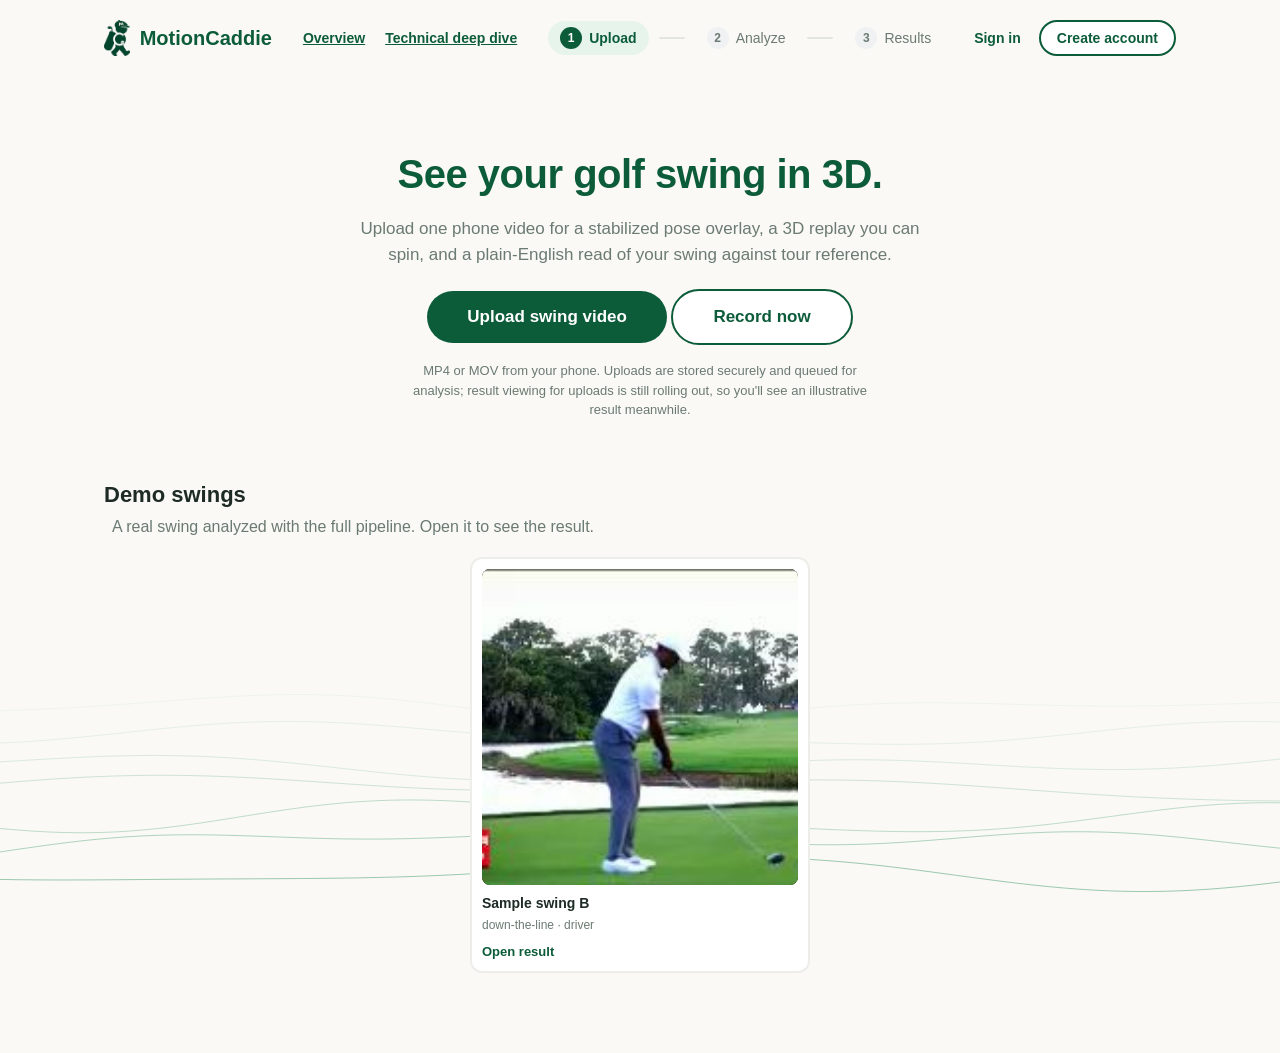
==== commit 25cd86a8: "Merge branch 'aws-deploy-handoff' of https://github.com/tio-tio/SinglePOVGolfSwingReconstructionUsin" ====
--- a/deploy/web/index.html
+++ b/deploy/web/index.html
@@ -6,7 +6,7 @@
 <meta name="theme-color" content="#0c5c3a">
 <title>MotionCaddie — see your golf swing in 3D</title>
 <link rel="manifest" href="manifest.json">
-<link rel="stylesheet" href="styles.css?v=20260727a">
+<link rel="stylesheet" href="styles.css?v=20260801b">
 <script type="importmap">{ "imports": { "three": "./vendor/three.module.js" } }</script>
 </head>
 <body>
@@ -86,6 +86,15 @@
 <section id="screen-analyze" class="screen" hidden>
   <div class="analyze-panel card">
     <h2 id="analyze-title">Analyzing your swing</h2>
+    <!-- live-processing preview (cloud path only, shown via .analyze-live):
+         a canned SAMPLE swing loop — clearly not the user's upload. The 7-step
+         <ol> below stays in the DOM as the screen-reader copy + source of the
+         advancing step line. -->
+    <div class="analyze-preview-wrap" aria-hidden="true">
+      <canvas id="analyze-preview" width="480" height="300"></canvas>
+      <p class="analyze-preview-caption">Sample swing preview — yours is processing</p>
+      <p id="analyze-step-line"></p>
+    </div>
     <ol id="analyze-steps" class="analyze-steps">
       <li data-step="1"><span class="check"></span><div><strong>Reading the video</strong><span>Pulling frames from the clip</span></div></li>
       <li data-step="2"><span class="check"></span><div><strong>Finding the body</strong><span>Placing 2D markers on every joint, every frame</span></div></li>
@@ -286,12 +295,12 @@
 </div>
 
 <script src="hills.js?v=20260718b"></script>
-<script type="module" src="replay3d.js?v=20260718a"></script>
+<script type="module" src="replay3d.js?v=20260801a"></script>
 <script src="config.js?v=20260717b"></script>
 <script src="auth.js?v=20260728a"></script>
 <script src="vendor/marked.min.js"></script>
 <script src="chat.js?v=20260726b"></script>
 <script src="ballflight.js?v=20260718d"></script>
-<script src="app.js?v=20260718d"></script>
+<script src="app.js?v=20260801c"></script>
 </body>
 </html>
--- a/deploy/web/styles.css
+++ b/deploy/web/styles.css
@@ -101,6 +101,22 @@
 .analyze-steps li.doing, .analyze-steps li.done { opacity: 1; }
 .analyze-steps strong { display: block; font-size: 15px; }
 .analyze-steps span:not(.check) { font-size: 13px; color: var(--muted); }
+
+/* live cloud processing (.analyze-live, set by startCloudAnalyzeUI): sample
+   3D swing loop + one advancing step line replace the 7-item checklist.
+   The <ol> stays in the DOM (visually hidden below) for screen readers and
+   as the single source of the step copy. Demo clips keep the classic list. */
+.analyze-preview-wrap { display: none; }
+.analyze-live .analyze-preview-wrap { display: block; margin: 4px 0 2px; }
+#analyze-preview { display: block; width: 100%; height: 300px; border-radius: 12px;
+  background: #0f2019; opacity: .85; }        /* ghosted, recedes behind the copy */
+.analyze-preview-caption { margin: 8px 0 0; text-align: center; font-size: 13px;
+  color: var(--muted); }
+#analyze-step-line { min-height: 22px; margin: 14px 0 0; font-size: 15px;
+  font-weight: 600; color: var(--green); opacity: 0; transition: opacity .5s ease; }
+#analyze-step-line.show { opacity: 1; }
+.analyze-live .analyze-steps { position: absolute; width: 1px; height: 1px;
+  overflow: hidden; clip-path: inset(50%); white-space: nowrap; }
 .check {
   flex: 0 0 auto; width: 22px; height: 22px; margin-top: 2px; border-radius: 50%;
   border: 2px solid #dfe1dc; position: relative; transition: all .25s;
@@ -306,10 +322,23 @@
 .dash-eyebrow { margin: 0; font-size: 13px; color: var(--muted); }
 .dash-title { margin: 2px 0 14px; font-size: 20px; }
 .dash-swings { display: flex; flex-direction: column; gap: 8px; }
-.dash-swing { display: flex; align-items: center; justify-content: space-between; gap: 12px;
+/* fixed column tracks so date / status / actions line up across rows
+   (flex space-between let every row space its own cells independently) */
+.dash-swing { display: grid; align-items: center; gap: 12px;
+  grid-template-columns: minmax(0, 1fr) 80px 112px 106px 32px 32px;
   padding: 10px 14px; border: 1px solid #eceee9; border-radius: 10px; }
 .dash-swing-name { font-weight: 600; font-size: 14px; overflow: hidden; text-overflow: ellipsis;
   white-space: nowrap; }
+.dash-swing .dash-swing-date { grid-column: 2; }
+.dash-swing .upload-badge { grid-column: 3; justify-self: start; }
+.dash-swing .lib-open { grid-column: 4; justify-self: start; }
+.dash-swing .lib-rename { grid-column: 5; }
+.dash-swing .lib-remove { grid-column: 6; }
+@media (max-width: 640px) {
+  /* phones: name gets its own line; meta wraps naturally below */
+  .dash-swing { display: flex; flex-wrap: wrap; }
+  .dash-swing-name { flex: 1 1 100%; }
+}
 
 /* ========================= prototype banner ========================== */
 .banner { margin: 4px 0 18px; padding: 12px 16px; border-radius: 12px; font-size: 14px;
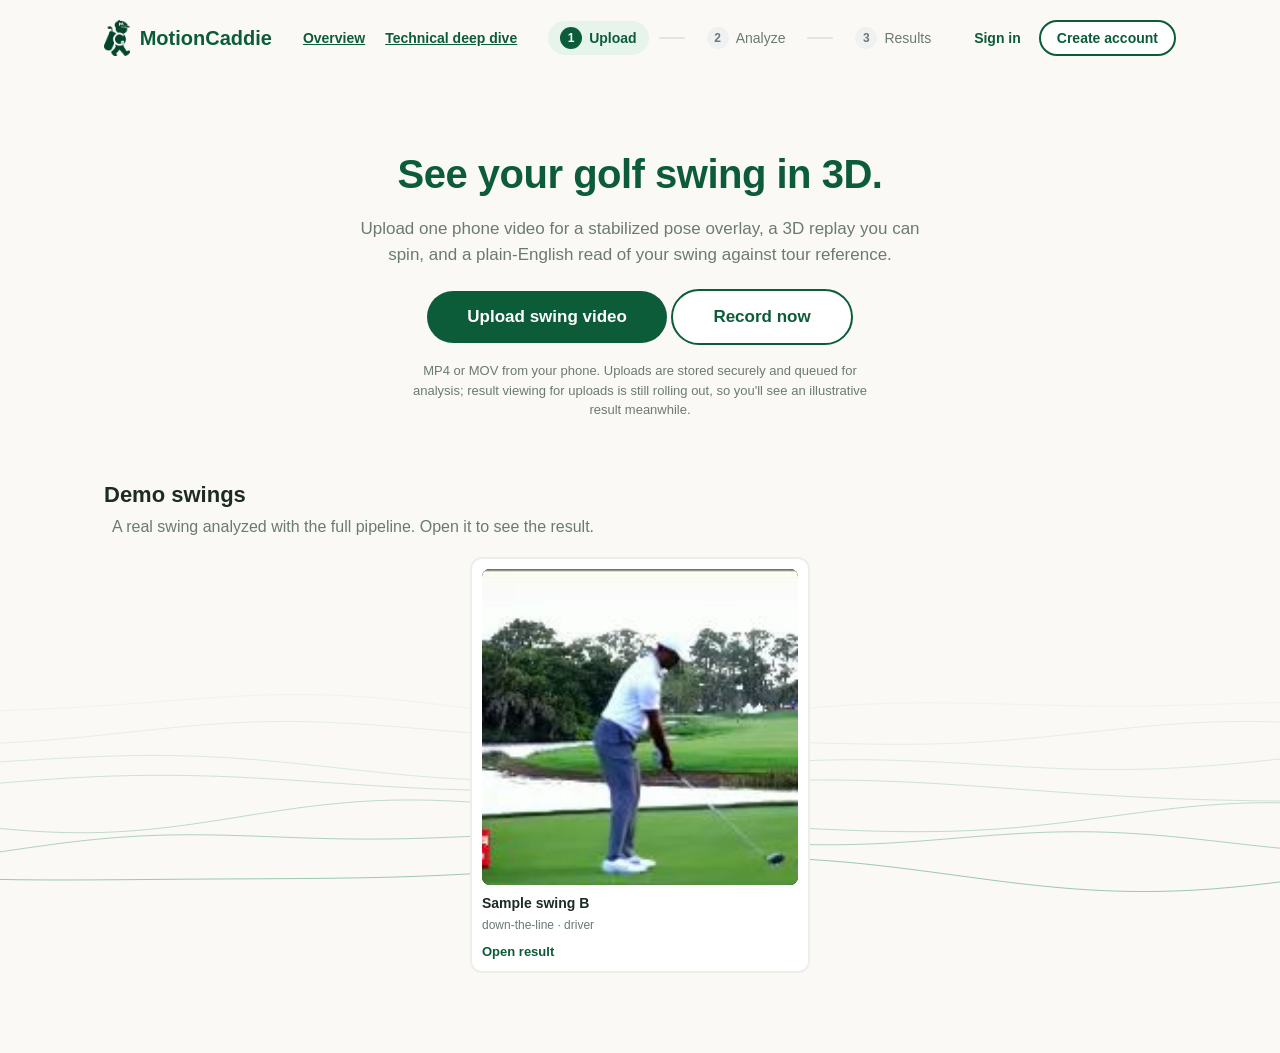
==== commit 5fd3c7f8: "Merge remote-tracking branch 'origin/aws-deploy-handoff' into aws-deploy-handoff" ====
--- a/deploy/web/index.html
+++ b/deploy/web/index.html
@@ -6,7 +6,10 @@
 <meta name="theme-color" content="#0c5c3a">
 <title>MotionCaddie — see your golf swing in 3D</title>
 <link rel="manifest" href="manifest.json">
-<link rel="stylesheet" href="styles.css?v=20260801b">
+<link rel="preconnect" href="https://api.fontshare.com">
+<link rel="preconnect" href="https://cdn.fontshare.com" crossorigin>
+<link rel="stylesheet" href="https://api.fontshare.com/v2/css?f[]=satoshi@400,500,700&display=swap">
+<link rel="stylesheet" href="styles.css?v=20260802e">
 <script type="importmap">{ "imports": { "three": "./vendor/three.module.js" } }</script>
 </head>
 <body>
@@ -301,6 +304,6 @@
 <script src="vendor/marked.min.js"></script>
 <script src="chat.js?v=20260726b"></script>
 <script src="ballflight.js?v=20260718d"></script>
-<script src="app.js?v=20260801c"></script>
+<script src="app.js?v=20260802b"></script>
 </body>
 </html>
--- a/deploy/web/styles.css
+++ b/deploy/web/styles.css
@@ -5,7 +5,7 @@
   --muted: #6b7a72;
   --green: #0C5C3A;          /* primary forest green */
   --green-soft: #e6f4ec;
-  --accent: #7FE3AC;         /* accent green */
+  --accent: #379A6D;         /* accent green — dark enough for 3:1 non-text contrast on white */
   --amber: #E8B23E;          /* "watch" */
   --amber-soft: #fdf3dd;
   --purple: #6d4ad0;         /* coach chat accent (Anthropic editorial) */
@@ -23,7 +23,7 @@
   margin: 0;
   background: var(--bg);
   color: var(--ink);
-  font-family: -apple-system, BlinkMacSystemFont, "Segoe UI", Roboto, sans-serif;
+  font-family: "Satoshi", -apple-system, BlinkMacSystemFont, "Segoe UI", Roboto, sans-serif;
   line-height: 1.5;
   -webkit-font-smoothing: antialiased;
 }
@@ -56,7 +56,7 @@
 }
 .pstep.active { background: var(--green-soft); color: var(--green); font-weight: 600; }
 .pstep.active .pnum { background: var(--green); color: #fff; }
-.pstep.done .pnum { background: var(--accent); color: var(--green); }
+.pstep.done .pnum { background: var(--accent); color: #fff; }
 .psep { width: 26px; height: 2px; background: #e3e5e0; border-radius: 2px; }
 
 /* ------------------------------- 1 · pick ------------------------------ */
@@ -143,14 +143,23 @@
 }
 .tab.active { background: #fff; color: var(--green); box-shadow: 0 1px 4px rgba(0,0,0,.10); }
 
-.results-grid { display: grid; grid-template-columns: 1fr 400px; gap: 20px; align-items: start; }
+.results-grid { --panel-h: 924px;   /* = the numbers tab's natural height (9 rows + legend) */
+  display: grid; grid-template-columns: 1fr 400px; gap: 20px; align-items: start; }
 .results-main { min-width: 0; }
-.view-panel { padding: 24px; }
-
-/* plain-english sections */
-.eval-section { padding: 16px 0; border-bottom: 1px solid #f0f1ed; }
-.eval-section:first-child { padding-top: 0; }
-.eval-section:last-child { border-bottom: none; padding-bottom: 0; }
+/* every tab panel gets the SAME height; long content scrolls inside it */
+.view-panel { padding: 24px; height: var(--panel-h); overflow-y: auto; scrollbar-width: thin; }
+/* the numbers tab sets the reference size — it never scrolls internally, and a
+   clip with extra metrics just grows it */
+#view-numbers { height: auto; min-height: var(--panel-h); }
+
+/* plain-english — bento grid of section cards, each holding fact tiles */
+#view-plain.card { background: transparent; box-shadow: none; padding: 0 2px 8px;
+  display: grid; grid-template-columns: repeat(2, minmax(0, 1fr)); gap: 14px;
+  align-content: start; align-items: start; }   /* natural heights — no stretching to the row partner */
+#view-plain.card[hidden] { display: none; }   /* display:grid would otherwise beat the hidden attr */
+.eval-section { padding: 18px 20px; background: var(--card); border-radius: var(--radius);
+  box-shadow: var(--shadow); }
+.eval-section.wide { grid-column: 1 / -1; }   /* set by renderPlain for tile-heavy sections */
 .eval-tagrow { display: flex; align-items: center; gap: 10px; margin-bottom: 6px; }
 .eval-tag {
   font-size: 11px; font-weight: 700; text-transform: uppercase; letter-spacing: .07em;
@@ -159,9 +168,24 @@
 .eval-tag.good { background: var(--green-soft); color: var(--green); }
 .eval-tag.watch { background: var(--amber-soft); color: #9a7016; }
 .eval-tag.low { background: var(--gray-soft); color: #5d6772; }
+.eval-tag.info { background: var(--gray-soft); color: #5d6772; }
 .eval-section h3 { margin: 0; font-size: 17px; }
-.eval-section p { margin: 6px 0 10px; color: #3c4a43; }
-.chips { display: flex; flex-wrap: wrap; gap: 6px; }
+.eval-section p { margin: 6px 0 0; color: #3c4a43; }
+/* key-point tiles inside a section card */
+.fact-tiles { display: grid; grid-template-columns: repeat(auto-fill, minmax(150px, 1fr));
+  gap: 10px; margin-top: 12px; }
+.fact-tile { display: flex; flex-direction: column; gap: 2px; padding: 12px 14px;
+  border-radius: 12px; background: var(--bg); border: 1px solid #e7e8e3; }
+.fact-label { font-size: 12px; font-weight: 600; color: var(--muted); line-height: 1.3; }
+.fact-value { font-size: 20px; font-weight: 700; letter-spacing: -.3px; color: var(--ink); }
+.fact-tour { font-size: 11px; color: var(--muted); }
+.fact-tile.good { background: #f3faf6; border-color: #cfe6d9; }
+.fact-tile.good .fact-value { color: var(--green); }
+.fact-tile.watch { background: var(--amber-soft); border-color: #eed9a9; }
+.fact-tile.watch .fact-value { color: #9a7016; }
+.fact-tile.low { background: var(--gray-soft); border-color: #dfe1e5; }
+/* legacy inline chips (older cached bundles) */
+.chips { display: flex; flex-wrap: wrap; gap: 6px; margin-top: 10px; }
 .chip {
   font-size: 12px; padding: 3px 10px; border-radius: 999px;
   background: var(--bg); border: 1px solid #e7e8e3; color: var(--muted);
@@ -195,16 +219,27 @@
 .axis-you.low { background: var(--gray); }
 .axis-tour { position: absolute; top: 7px; width: 2px; height: 12px; margin-left: -1px; background: rgba(12,92,58,.45); border-radius: 1px; }
 
-/* media column */
-.results-media { display: flex; flex-direction: column; gap: 16px; }
-.media-card { padding: 16px; }
-.media-card h3 { margin: 0 0 10px; font-size: 15px; }
+/* media column — capped to the tab-panel height so the two columns align;
+   overlay / replay / ball flight scroll inside the rail */
+.results-media { display: flex; flex-direction: column; gap: 14px;
+  max-height: var(--panel-h); overflow-y: auto; scrollbar-width: thin;
+  padding: 2px 2px 8px; }
+.media-card { flex: 0 0 auto; padding: 16px; }
+/* big blurred card shadows clip at a scrolling container's edge — swap for a
+   hairline border + tight shadow inside the rail */
+.results-media .media-card { box-shadow: 0 1px 4px rgba(29, 43, 36, .08);
+  border: 1px solid #eceee9; }
+.media-card h3 { margin: 0 0 10px; font-size: 12px; font-weight: 700;
+  text-transform: uppercase; letter-spacing: .06em; color: var(--muted); }
+.media-card h3 .muted { text-transform: none; letter-spacing: 0; font-weight: 500; }
+.media-card select { font: inherit; font-size: 12.5px; padding: 3px 8px;
+  border: 1px solid #dcdcd6; border-radius: 8px; background: #fff; }
 .media-card video, #replay-canvas { width: 100%; border-radius: 10px; display: block; background: #10231a; }
 /* Phone uploads are 9:16 once the camera rotation is baked in (see
    Scripts/video_orientation.py). Unconstrained, width:100% renders those ~1000px
-   tall and pushes the 3D replay off the fold. Cap the height and letterbox
-   instead; the baked demo clips are square/landscape so they never hit this. */
-.media-card video { max-height: 70vh; object-fit: contain; }
+   tall and pushes the 3D replay + ball flight out of the rail. Cap and
+   letterbox; the baked demo clips are square/landscape so they never hit this. */
+.media-card video { max-height: 300px; object-fit: contain; }
 .replay-controls { display: flex; align-items: center; gap: 10px; margin-top: 10px; }
 .replay-controls input[type=range] { flex: 1; accent-color: var(--green); }
 
@@ -219,7 +254,11 @@
 .chat-compare select { font: inherit; padding: 3px 6px; border: 1px solid #dcdcd6; border-radius: 8px; background: #fff; }
 .chat-mode { margin-left: auto; color: var(--purple); background: var(--purple-soft);
   padding: 3px 10px; border-radius: 20px; font-size: 11px; font-weight: 600; }
-.chat-stream { min-height: 240px; max-height: 460px; overflow-y: auto; display: flex;
+/* the chat panel is a flex column filling the shared panel height: the stream
+   stretches and the input row stays pinned to the bottom */
+#view-chat { display: flex; flex-direction: column; }
+#view-chat[hidden] { display: none; }   /* display:flex would otherwise beat the hidden attr */
+.chat-stream { flex: 1 1 auto; min-height: 120px; overflow-y: auto; display: flex;
   flex-direction: column; gap: 12px; padding: 4px 2px; }
 .chat-turn { display: flex; flex-direction: column; gap: 3px; }
 .chat-turn .who { font-size: 11px; font-weight: 700; letter-spacing: .03em;
@@ -296,6 +335,11 @@
 
 /* ============================ landing / upload ======================== */
 .hero { padding: 44px 0 26px; }
+.hero-points { list-style: none; display: flex; flex-wrap: wrap; justify-content: center;
+  gap: 8px; margin: 16px auto 0; padding: 0; max-width: 620px; }
+.hero-points li { font-size: 13px; font-weight: 600; color: var(--green);
+  background: var(--green-soft); border: 1px solid #cfe6d9; border-radius: 999px;
+  padding: 5px 13px; }
 .hero-actions { margin-top: 22px; }
 .btn-lg { padding: 16px 40px; font-size: 17px; }
 .upload-hint { margin: 14px auto 0; max-width: 480px; }
@@ -395,6 +439,13 @@
 @media (max-width: 920px) {
   .results-grid { grid-template-columns: 1fr; }
   .clip-gallery { grid-template-columns: 1fr; }
+  #view-plain.card { grid-template-columns: 1fr; }
+  /* stacked layout: natural heights beat equal panels */
+  .view-panel { height: auto; max-height: none; }
+  .results-media { max-height: none; overflow: visible; }
+  .results-media .media-card { box-shadow: var(--shadow); border: none; }
+  .chat-stream { max-height: 460px; }
+  .media-card video { max-height: 60vh; }
   .hero h1 { font-size: 30px; }
   .msg { max-width: 92%; }
   .topbar { justify-content: center; text-align: center; }
@@ -408,17 +459,17 @@
   font-size: 12.5px; padding: 4px 12px; border: 1px solid var(--line, #d8e0d9);
   border-radius: 8px; background: transparent; cursor: pointer; color: inherit;
   text-decoration: none; display: inline-flex; align-items: center; }
-.results-actions .btn-ghost.small:hover { background: rgba(127, 227, 172, .12); }
+.results-actions .btn-ghost.small:hover { background: rgba(55, 154, 109, .12); }
 
 /* detected-event markers under the overlay video */
 .event-markers { position: relative; height: 34px; margin-top: 8px; }
 .event-markers .ev-track { position: absolute; left: 0; right: 0; top: 6px; height: 3px;
-  background: rgba(127, 227, 172, .25); border-radius: 2px; }
+  background: rgba(55, 154, 109, .3); border-radius: 2px; }
 .event-markers .ev-tick { position: absolute; top: 0; width: 12px; height: 15px; padding: 0;
   transform: translateX(-50%); background: none; border: none; cursor: pointer; z-index: 1; }
 .event-markers .ev-tick::before { content: ""; display: block; width: 3px; height: 15px;
   margin: 0 auto; background: var(--green, #0c5c3a); border-radius: 2px; }
-.event-markers .ev-tick:hover::before, .event-markers .ev-tick:focus-visible::before { background: #7fe3ac; }
+.event-markers .ev-tick:hover::before, .event-markers .ev-tick:focus-visible::before { background: #379a6d; }
 .event-markers .ev-label { position: absolute; top: 17px; left: 50%; transform: translateX(-50%) rotate(0);
   font-size: 9px; letter-spacing: .02em; color: var(--muted, #6b7a72); white-space: nowrap;
   opacity: 0; pointer-events: none; transition: opacity .12s; }
@@ -449,7 +500,7 @@
   cursor: pointer; text-align: left; }
 .metric-label:hover strong { text-decoration: underline dotted; }
 .metric-why { grid-column: 1 / -1; margin: 2px 0 0; font-size: 12.5px; color: var(--muted, #6b7a72);
-  background: rgba(127, 227, 172, .10); border-radius: 8px; padding: 8px 10px; }
+  background: rgba(55, 154, 109, .10); border-radius: 8px; padding: 8px 10px; }
 
 /* library badges */
 .upload-badge.ok { background: #e2f5e9; color: #0c5c3a; }
